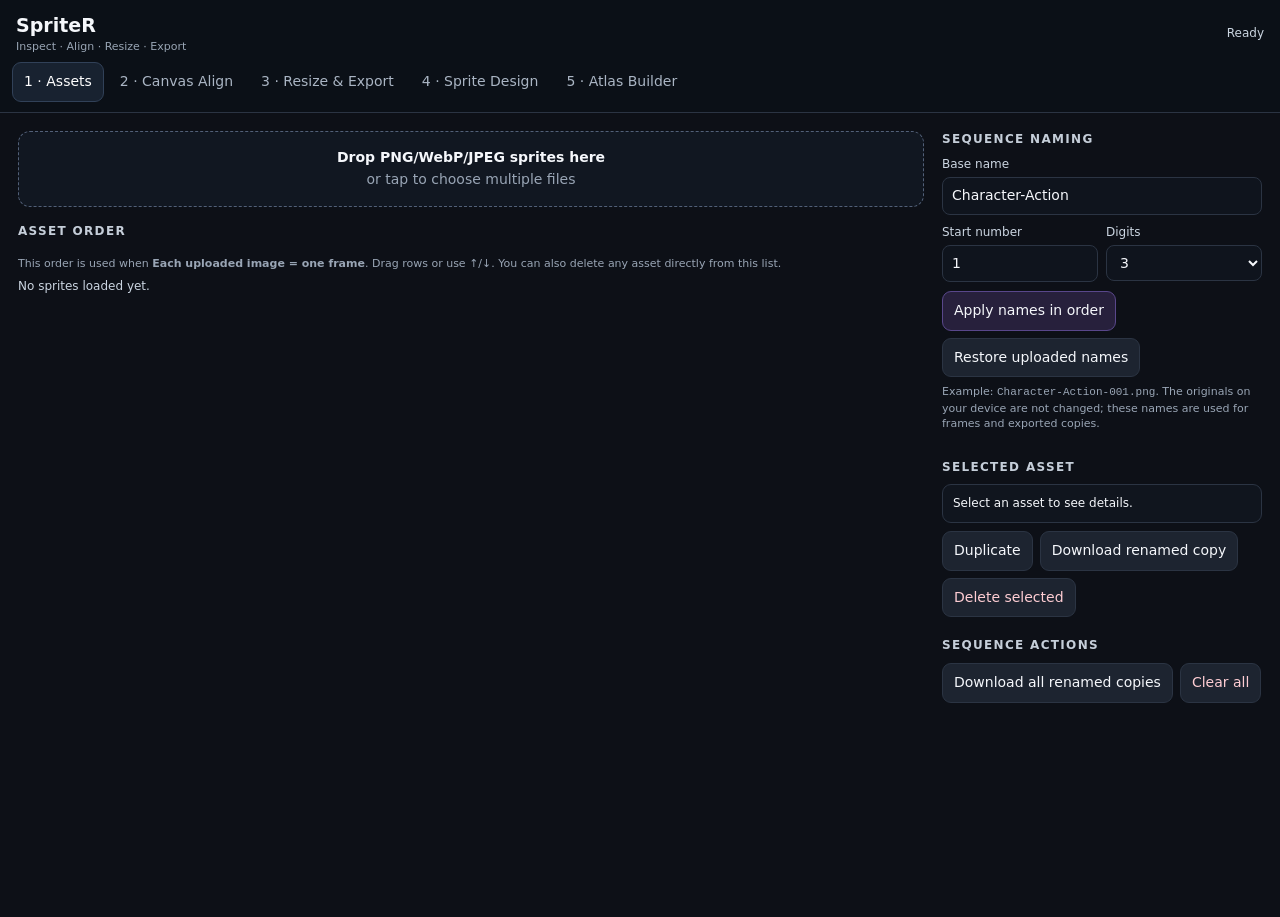
==== app.html @ b6da3f47 "Keep Canvas Align preview visible on phones" ====
<!doctype html>
<html lang="en">
<head>
<meta charset="utf-8" />
<meta name="viewport" content="width=device-width,initial-scale=1,viewport-fit=cover,maximum-scale=1" />
<title>SpriteR</title>
<link rel="stylesheet" href="app.css?v=5" />
</head>
<body>
<div class="app">
<div class="safe-top" aria-hidden="true"></div>
<header class="apphead"><div class="brandrow"><div class="brand"><h1>SpriteR</h1><div class="sub">Inspect · Align · Resize · Export</div></div><div class="status" id="globalStatus">Ready</div></div><nav class="tabs"><button class="tabbtn active" data-tab="assetsTab">1 · Assets</button><button class="tabbtn" data-tab="alignTab">2 · Canvas Align</button><button class="tabbtn" data-tab="resizeTab">3 · Resize & Export</button><button class="tabbtn" data-tab="designTab">4 · Sprite Design</button><button class="tabbtn" data-tab="atlasTab">5 · Atlas Builder</button></nav></header>
<section class="tabpanel active" id="assetsTab"><div class="assetgrid"><div><div class="drop" id="drop"><strong>Drop PNG/WebP/JPEG sprites here</strong>or tap to choose multiple files<input id="files" type="file" accept="image/png,image/webp,image/jpeg" multiple hidden></div><div class="section" style="margin-top:16px"><h2>Asset order</h2><div class="note">This order is used when <b>Each uploaded image = one frame</b>. Drag rows or use ↑/↓. You can also delete any asset directly from this list.</div><div id="assets" class="asset-list"><div class="status">No sprites loaded yet.</div></div></div></div><aside><div class="section"><h2>Sequence naming</h2><div class="field"><label>Base name</label><input id="renameBase" type="text" value="Character-Action"></div><div class="row"><div class="field"><label>Start number</label><input id="renameStart" type="number" min="0" value="1"></div><div class="field"><label>Digits</label><select id="renameDigits"><option>2</option><option selected>3</option><option>4</option></select></div></div><div class="btnrow"><button class="secondary" id="applyRename">Apply names in order</button><button id="restoreNames">Restore uploaded names</button></div><div class="note">Example: <code>Character-Action-001.png</code>. The originals on your device are not changed; these names are used for frames and exported copies.</div></div><div class="section"><h2>Selected asset</h2><div class="summary" id="selectedInfo">Select an asset to see details.</div><div class="btnrow" style="margin-top:8px"><button id="duplicateSelected">Duplicate</button><button id="downloadSelected">Download renamed copy</button><button class="danger" id="removeSelected">Delete selected</button></div></div><div class="section"><h2>Sequence actions</h2><div class="btnrow"><button id="downloadAll">Download all renamed copies</button><button id="clearAll" class="danger">Clear all</button></div></div></aside></div></section>
<section class="tabpanel" id="designTab"><div class="workspace"><aside class="side"><div class="section"><h2>Frame source</h2><div class="field"><label>Mode</label><select id="mode"><option value="files">Each uploaded image = one frame</option><option value="sheet">Slice selected sprite sheet</option></select></div><div id="sheetControls" style="display:none"><div class="row"><div class="field"><label>Frame width <small>px</small></label><input id="fw" type="number" min="1" value="64"></div><div class="field"><label>Frame height <small>px</small></label><input id="fh" type="number" min="1" value="64"></div></div><div class="row"><div class="field"><label>Margin <small>px</small></label><input id="margin" type="number" min="0" value="0"></div><div class="field"><label>Spacing <small>px</small></label><input id="spacing" type="number" min="0" value="0"></div></div><button id="guess">Guess frame size</button><div class="note">Important: if artwork spills outside each sheet cell, no atlas builder can recover those overflow pixels. For big sword slashes or effects, use larger cells or upload each frame as a separate image.</div></div></div><div class="section"><h2>Master canvas</h2><div class="row"><div class="field"><label>Logical width <small>px</small></label><input id="canvasW" type="number" min="1" value="0"></div><div class="field"><label>Logical height <small>px</small></label><input id="canvasH" type="number" min="1" value="0"></div></div><div class="btnrow"><button id="setCanvasMax">Use max frame size</button><button id="centerRoot">Root at bottom centre</button></div><div class="note">This is the shared animation space for every frame. The preview and atlas JSON both use this logical canvas.</div></div><div class="section"><h2>Root / pivot marker</h2><div class="row"><div class="field"><label>Root X <small>px</small></label><input id="rootX" type="number" value="0"></div><div class="field"><label>Root Y <small>px</small></label><input id="rootY" type="number" value="0"></div></div><label class="check"><input id="showRoot" type="checkbox" checked> Show root marker on preview</label><div class="note">Set this to the feet/ground point that should stay consistent across the animation. The atlas JSON exports this as a pivot value.</div></div><div class="section"><h2>Current frame alignment</h2><div class="row"><div class="field"><label>Offset X <small>px</small></label><input id="offsetX" type="number" value="0"></div><div class="field"><label>Offset Y <small>px</small></label><input id="offsetY" type="number" value="0"></div></div><div class="note">Move the current frame inside the master canvas so the feet line up with the root marker. This offset is saved per frame.</div></div><div class="section"><h2>Animation test</h2><div class="field"><label>Frame rate <small><span id="fpsLabel">12</span> FPS</small></label><input id="fps" type="range" min="1" max="30" value="12"></div><label class="check"><input id="pixel" type="checkbox" checked> Pixel-perfect / nearest-neighbour</label><label class="check"><input id="pingpong" type="checkbox"> Ping-pong playback</label><div class="btnrow"><button class="primary" id="play">▶ Play</button><button id="prev">◀</button><button id="next">▶</button></div></div><div class="section"><h2>Preview navigation</h2><div class="field"><label>Zoom <small><span id="zoomLabel">100%</span></small></label><input id="previewZoom" type="range" min="1" max="1000" step="1" value="100"></div><div class="btnrow"><button id="fitPreview">Fit frame</button><button id="actualPreview">100%</button><button id="resetPreviewPan">Center</button></div><div class="note">Use the grey button inside the preview itself to lock or unlock dragging and pinch zoom.</div></div><div class="section"><h2>Measurements</h2><div class="summary" id="measurements">Load a sprite to see dimensions and frame counts.</div></div></aside><main class="content"><div class="topbar"><div class="metrics" id="metrics"></div><div class="status" id="designStatus">Ready</div></div><div class="stagewrap"><div class="viewport" id="previewViewport"><div class="canvaslayer" id="previewLayer"><canvas id="preview"></canvas></div><div class="hud" id="hud">Frame —</div><button class="panhint" id="previewHint" type="button">Navigation locked</button></div></div><div class="timeline"><div class="btnrow"><button id="first">|◀</button><button id="last">▶|</button><span class="status" id="frameText">No frames</span></div><div class="note">Drag thumbnails to change sequence order. In uploaded-frame mode this also changes the Assets order and atlas order.</div><div class="thumbs" id="thumbs"></div></div></main></div></section>
<section class="tabpanel" id="atlasTab"><div class="atlaslayout"><aside class="atlascontrols"><div class="section"><h2>Atlas layout</h2><div class="field"><label>Frames per row</label><input id="framesPerRow" type="number" min="1" max="64" value="8"></div><div class="field"><label>Export resolution</label><select id="resolution"><option value="1">1× (original)</option><option value="0.75">0.75×</option><option value="0.5">0.5×</option><option value="0.25">0.25×</option><option value="2">2× (upscale)</option></select></div><div class="row"><div class="field"><label>Padding <small>px</small></label><input id="padding" type="number" min="0" max="64" value="2"></div><div class="field"><label>Outer margin <small>px</small></label><input id="atlasMargin" type="number" min="0" max="64" value="2"></div></div><label class="check"><input id="trimAtlas" type="checkbox" checked> Trim transparent bounds and preserve logical canvas</label><label class="check"><input id="power2" type="checkbox"> Round atlas to power-of-two</label><button class="secondary" id="build">Build / refresh atlas</button><div class="note">Recommended: use trimmed PNG + JSON atlas for Phaser. This keeps one consistent character coordinate system while allowing large sword/effect frames to take different physical sizes.</div></div><div class="section"><h2>Atlas preview</h2><div class="field"><label>Zoom <small><span id="atlasZoomLabel">100%</span></small></label><input id="atlasZoom" type="range" min="0.1" max="800" step="0.1" value="100"></div><div class="btnrow"><button id="fitAtlas">Fit atlas</button><button id="actualAtlas">100%</button><button id="resetAtlasPan">Center</button></div><div class="note">Use the grey button inside the atlas preview itself to lock or unlock dragging and pinch zoom.</div></div><div class="section"><h2>Export</h2><div class="field"><label>Base filename</label><input id="baseName" type="text" value="sprite-atlas"></div><div class="btnrow"><button class="primary" id="savePng" disabled>Download PNG</button><button class="primary" id="saveJson" disabled>Download JSON</button></div></div><div class="section"><h2>Atlas info</h2><div class="summary" id="atlasInfo">Build an atlas to see dimensions.</div></div></aside><main class="atlasmain"><div class="topbar"><div class="metrics" id="atlasMetrics"></div><div class="status" id="atlasStatus">Not built</div></div><div class="atlasviewwrap"><div class="atlasviewport" id="atlasViewport"><div class="atlaslayer" id="atlasLayer"></div><div class="atlasempty" id="atlasEmpty">Build an atlas to preview it.</div><button class="panhint" id="atlasHint" type="button">Navigation locked</button></div></div></main></div></section>

<section class="tabpanel" id="alignTab">
  <div class="alignlayout">
    <aside class="aligncontrols">
      <div class="section">
        <h2>Reference + target</h2>
        <div class="field"><label>Fixed reference</label><select id="alignReference"></select></div>
        <div class="field"><label>Movable target</label><select id="alignTarget"></select></div>
        <div class="note">The reference never moves. The target is scaled and shifted around the shared canvas centre. This mirrors the way Phaser places a sprite with a 0.5 / 0.5 origin.</div>
      </div>

      <div class="section">
        <h2>Transform</h2>
        <div class="row">
          <div class="field"><label>Shift X <small>px</small></label><input id="alignX" type="number" step="0.25" value="0"></div>
          <div class="field"><label>Shift Y <small>px</small></label><input id="alignY" type="number" step="0.25" value="0"></div>
        </div>
        <div class="row">
          <div class="field"><label>Scale X <small>%</small></label><input id="alignScaleX" type="number" min="1" max="500" step="0.05" value="100"></div>
          <div class="field"><label>Scale Y <small>%</small></label><input id="alignScaleY" type="number" min="1" max="500" step="0.05" value="100"></div>
        </div>
        <label class="check"><input id="alignLockAspect" type="checkbox" checked> Lock X/Y scale together</label>
        <div class="btnrow"><button id="alignReset">Reset transform</button><button id="alignCentre">Centre target</button></div>
        <div class="summary" id="alignTransformSummary" style="margin-top:9px">Choose a reference and target asset.</div>
      </div>

      <div class="section">
        <h2>Nudge</h2>
        <div class="field"><label>Button step <small>px</small></label>
          <select id="alignNudge"><option value="0.25">0.25</option><option value="1" selected>1</option><option value="5">5</option><option value="10">10</option></select>
        </div>
        <div class="align-nudge">
          <span></span><button id="alignUp">↑</button><span></span>
          <button id="alignLeft">←</button><button id="alignDown">↓</button><button id="alignRight">→</button>
        </div>
        <div class="note">You can also drag the target directly. Keyboard arrows nudge 1px, Shift + arrows = 10px, Option/Alt + arrows = 0.25px.</div>
      </div>

      <div class="section">
        <h2>Two-point auto align</h2>
        <div class="btnrow align-point-buttons">
          <button data-align-pick="refA">Set Ref A</button>
          <button data-align-pick="refB">Set Ref B</button>
          <button data-align-pick="targetA">Set Target A</button>
          <button data-align-pick="targetB">Set Target B</button>
        </div>
        <div class="btnrow" style="margin-top:8px"><button class="primary" id="alignMatchPoints">Match two points</button><button id="alignClearPoints">Clear points</button></div>
        <div class="note">For cars: use rear and front wheel centres. For characters: feet + head, or two shoulder/hip landmarks. The tool calculates scale and translation, then you can fine-tune manually.</div>
        <div class="summary" id="alignPointInfo">Reference A: —<br>Reference B: —<br>Target A: —<br>Target B: —</div>
      </div>

      <div class="section">
        <h2>Preview</h2>
        <div class="field"><label>Reference opacity <small><span id="alignRefOpacityLabel"></span></small></label><input id="alignRefOpacity" type="range" min="0" max="100" value="55"></div>
        <div class="field"><label>Target opacity</label><input id="alignTargetOpacity" type="range" min="0" max="100" value="75"></div>
        <div class="field"><label>Blend mode</label><select id="alignBlend"><option value="source-over">Normal</option><option value="difference">Difference</option><option value="multiply">Multiply</option><option value="screen">Screen</option></select></div>
        <label class="check"><input id="alignShowLinked" type="checkbox" checked> Show linked layers in preview</label>
        <div class="note">Preview stacking follows the exact asset order from Tab 1. Drag assets there to change which layer appears on top.</div>
        <label class="check"><input id="alignBackgroundEnabled" type="checkbox"> Solid preview background</label>
        <div class="field"><label>Background colour</label><input id="alignBackgroundColor" type="color" value="#ff00ff"></div>
        <label class="check"><input id="alignPixel" type="checkbox"> Nearest-neighbour scaling</label>
        <div class="field"><label>Preview zoom <small><span id="alignZoomLabel">100%</span></small></label><input id="alignZoom" type="range" min="5" max="800" step="1" value="100"></div>
        <div class="btnrow"><button id="alignFit">Fit canvas</button><button id="alignActual">100%</button><button id="alignResetView">Reset view</button></div>
      </div>

      <div class="section">
        <h2>Touch up target</h2>
        <div class="btnrow touch-tools">
          <button class="toolbtn active" data-touch-tool="move">Move</button>
          <button class="toolbtn" data-touch-tool="hand">Pan preview</button>
          <button class="toolbtn" data-touch-tool="picker">Colour picker</button>
          <button class="toolbtn" data-touch-tool="brush">Brush</button>
          <button class="toolbtn" data-touch-tool="eraser">Eraser</button>
        </div>
        <div class="field" style="margin-top:9px"><label>Brush colour</label><input id="alignBrushColor" type="color" value="#ffffff"></div>
        <div class="field"><label>Brush size <small><span id="alignBrushSizeLabel">8px</span></small></label><input id="alignBrushSize" type="range" min="1" max="80" step="1" value="8"></div>
        <div class="btnrow"><button id="alignUndoTouch">Undo stroke</button><button id="alignClearTouch">Discard target touch-ups</button></div>
        <div class="note">Pan preview moves your view without shifting any sprites. On a Mac, hold Space and drag temporarily; use the scroll wheel or trackpad to zoom around the pointer. On touch, pinch to zoom and use Pan preview to drag. Picker, brush and eraser affect only the target; exports include touch-ups.</div>
      </div>

      <div class="section">
        <h2>Linked exports</h2>
        <div class="note">Select any sibling PNGs that should receive exactly the same transform. This is ideal for <b>paint + details</b> pairs: align one visually, then export both identically.</div>
        <div id="alignLinked" class="align-linked-list"></div>
      </div>

      <div class="section">
        <h2>Export</h2>
        <div class="field"><label>Filename suffix</label><input id="alignSuffix" type="text" value="_aligned"></div>
        <div class="btnrow"><button class="primary" id="alignExportPrimary">Download target PNG</button><button class="primary" id="alignExportGroup">Download target + linked</button><button id="alignExportJson">Download transform JSON</button></div>
        <div class="note">Every exported PNG is written onto the <b>exact reference canvas dimensions</b> with transparent background. The reference artwork itself is never baked into the export.</div>
        <h2 style="margin-top:16px">Iterate without re-importing</h2>
        <div class="btnrow"><button id="alignOverwritePrimary">Save over original target</button><button id="alignOverwriteGroup">Save over original target + linked</button><button id="alignReloadOriginals">Reload uploaded originals</button></div>
        <div class="confirmbar" id="alignOverwriteConfirm" hidden><span id="alignOverwriteConfirmText"></span><div class="btnrow"><button class="danger" id="alignOverwriteConfirmBtn">Confirm overwrite</button><button id="alignOverwriteCancel">Cancel</button></div></div>
        <div class="note">When supported, choose the original PNG (or its folder for a batch) and confirm the replacement in the file picker. Other browsers download PNGs with the original names; replace the files yourself. SpriteR also updates its loaded copies for the next tweak.</div>
      </div>
    </aside>

    <main class="alignmain">
      <div class="topbar"><div class="metrics" id="alignMetrics"></div><div class="status" id="alignStatus">Load two assets, then align the target.</div></div>
      <div class="align-view-tools" aria-label="Canvas preview controls">
        <div class="align-tool-modes">
          <button class="toolbtn active" data-touch-tool="move">Move</button>
          <button class="toolbtn" data-touch-tool="hand">Pan</button>
          <button class="toolbtn" data-touch-tool="picker">Picker</button>
          <button class="toolbtn" data-touch-tool="brush">Brush</button>
          <button class="toolbtn" data-touch-tool="eraser">Eraser</button>
        </div>
        <div class="align-tool-nav">
          <span class="align-tool-label">Nudge</span>
          <button id="alignQuickLeft" aria-label="Nudge target left">←</button>
          <button id="alignQuickUp" aria-label="Nudge target up">↑</button>
          <button id="alignQuickDown" aria-label="Nudge target down">↓</button>
          <button id="alignQuickRight" aria-label="Nudge target right">→</button>
          <span class="align-tool-divider" aria-hidden="true"></span>
          <button id="alignZoomOut" aria-label="Zoom out">−</button>
          <span id="alignToolbarZoom" aria-live="polite">100%</span>
          <button id="alignZoomIn" aria-label="Zoom in">+</button>
          <button id="alignToolbarFit">Fit</button>
        </div>
      </div>
      <div class="alignviewwrap">
        <div class="alignviewport" id="alignViewport">
          <canvas id="alignCanvas"></canvas>
          <div class="align-help" id="alignHelp">Drag target to align · Pan preview to inspect without moving artwork · pinch or scroll to zoom</div>
        </div>
      </div>
    </main>
  </div>
</section>

<section class="tabpanel" id="resizeTab">
  <div class="resizelayout">
    <aside class="resizecontrols">
      <div class="section">
        <h2>Car canvas resize</h2>
        <div class="note">This scales the <b>entire transparent canvas and artwork together</b>. Nothing is cropped, trimmed, moved or renamed, so matching paint and detail layers stay registered.</div>
        <div class="field"><label>Target width <small>px</small></label><input id="resizeWidth" type="number" min="1" max="4096" value="1200"></div>
        <label class="check"><input id="resizeOnlyReduce" type="checkbox" checked> Reduce only — never enlarge smaller files</label>
        <div class="field"><label>Resampling</label><select id="resizeFilter"><option value="smooth" selected>High quality — clean anime line art</option><option value="pixel">Nearest neighbour — true pixel art</option></select></div>
        <div class="note">Recommended for the new Tokyo SHIFT car layers: <b>1200px wide</b> with High quality selected.</div>
      </div>

      <div class="section">
        <h2>Overlay check</h2>
        <div class="field"><label>Bottom layer</label><select id="resizeBottom"></select></div>
        <div class="field"><label>Top layer</label><select id="resizeTop"></select></div>
        <div class="field"><label>Top opacity <small><span id="resizeOpacityLabel">65%</span></small></label><input id="resizeOpacity" type="range" min="0" max="100" value="65"></div>
        <div class="field"><label>Blend mode</label><select id="resizeBlend"><option value="source-over">Normal overlay</option><option value="difference">Difference — reveal mismatch</option><option value="multiply">Multiply</option></select></div>
        <div class="note">Choose the paint and details files from the same version. Their edges should remain perfectly registered before and after export.</div>
      </div>

      <div class="section">
        <h2>Export</h2>
        <div class="btnrow"><button class="primary" id="resizeDownloadSelected">Download selected PNG</button><button class="primary" id="resizeDownloadZip">Download all as ZIP</button></div>
        <h2 style="margin-top:16px">Iterate without re-importing</h2>
        <div class="btnrow"><button id="resizeOverwriteSelected">Save over original selected</button><button id="resizeOverwriteAll">Save over all originals</button><button id="resizeReloadOriginals">Reload uploaded originals</button></div>
        <div class="confirmbar" id="resizeOverwriteConfirm" hidden><span id="resizeOverwriteConfirmText"></span><div class="btnrow"><button class="danger" id="resizeOverwriteConfirmBtn">Confirm overwrite</button><button id="resizeOverwriteCancel">Cancel</button></div></div>
        <div class="note">When supported, choose the original PNG (or its folder for a batch) to replace it. Other browsers download PNGs for you to replace manually. The loaded copies update after export so you can keep tweaking.</div>
      </div>

      <div class="section">
        <h2>Batch summary</h2>
        <div class="summary" id="resizeSummary">Load your PNG layers in the Assets tab first.</div>
      </div>
    </aside>

    <main class="resizemain">
      <div class="topbar"><div class="metrics" id="resizeMetrics"></div><div class="status" id="resizeStatus">Load assets, then open this tab.</div></div>
      <div class="resizeviewwrap">
        <div class="resizeviewport">
          <canvas id="resizeCanvas"></canvas>
          <div class="resize-help">Transparent checkerboard · exact resized canvas preview</div>
        </div>
      </div>
      <div class="resize-file-list" id="resizeFiles"></div>
    </main>
  </div>
</section>
</div>
<script src="app-core.js?v=6"></script>
<script src="app-atlas.js?v=2"></script>
<script src="app-align.js?v=5"></script>
<script src="app-resize.js?v=3"></script>
</body>
</html>
---- app.css ----
:root{--bg:#0d1017;--panel:#151a24;--panel2:#1d2430;--panel3:#10151e;--line:#2b3443;--text:#f5f7fb;--muted:#99a5b5;--accent:#7dd3fc;--accent2:#a78bfa;--danger:#fb7185;--ok:#86efac}
*{box-sizing:border-box;min-width:0}html,body{margin:0;width:100%;max-width:100%;min-height:100%;overflow-x:hidden;background:var(--bg);color:var(--text);font:14px/1.4 ui-sans-serif,system-ui,-apple-system,BlinkMacSystemFont,"Segoe UI",sans-serif}body{overscroll-behavior-x:none}button,input,select{font:inherit;max-width:100%}button{border:1px solid var(--line);background:var(--panel2);color:var(--text);padding:9px 11px;border-radius:9px;cursor:pointer}button:hover{border-color:#526078}button:disabled{opacity:.45;cursor:not-allowed}.primary{background:#173042;border-color:#2f6682}.secondary{background:#27203c;border-color:#59478b}.danger{color:#fecdd3}.small{padding:6px 8px;font-size:12px}.navtoggle.on{background:#173042;border-color:#38bdf8;color:#fff}.app{width:100%;max-width:100vw;min-height:100dvh;display:flex;flex-direction:column;overflow-x:hidden}.safe-top{height:env(safe-area-inset-top,0px);min-height:0;background:#000;flex:none}.apphead{position:sticky;top:0;z-index:20;background:#0c1118f4;backdrop-filter:blur(12px);border-bottom:1px solid var(--line);max-width:100vw}.brandrow{display:flex;align-items:center;justify-content:space-between;gap:12px;padding:12px 16px 8px}.brand h1{font-size:19px;margin:0}.brand .sub{font-size:11px;color:var(--muted)}.tabs{display:flex;gap:4px;padding:0 12px 10px;overflow-x:auto;overflow-y:hidden;max-width:100%;scrollbar-width:none}.tabs::-webkit-scrollbar{display:none}.tabbtn{white-space:nowrap;background:transparent;border-color:transparent;color:#aab5c4;flex:0 0 auto}.tabbtn.active{background:#182230;color:#fff;border-color:#314158}.tabpanel{display:none;min-height:calc(100dvh - 96px);max-width:100%}.tabpanel.active{display:block}.workspace{display:grid;grid-template-columns:340px minmax(0,1fr);min-height:calc(100dvh - 96px);max-width:100%}.side{border-right:1px solid var(--line);background:var(--panel);padding:18px;overflow:auto}.content{min-width:0;max-width:100%;display:flex;flex-direction:column}.section{margin:0 0 20px}.section h2{font-size:12px;text-transform:uppercase;letter-spacing:.11em;color:#c5ced9;margin:0 0 9px}.note{font-size:11px;color:var(--muted);padding:7px 0}.summary{background:var(--panel3);border:1px solid var(--line);padding:10px;border-radius:9px;font-size:12px;overflow-wrap:anywhere}.status{color:#cbd5e1;font-size:12px}.drop{border:1px dashed #526078;border-radius:12px;padding:16px;text-align:center;color:var(--muted);cursor:pointer;background:#111721}.drop.drag{border-color:var(--accent);background:#12202b}.drop strong{display:block;color:var(--text);margin-bottom:3px}.row{display:grid;grid-template-columns:1fr 1fr;gap:8px}.field{margin-bottom:9px}.field label{display:flex;justify-content:space-between;gap:8px;color:#cbd5e1;font-size:12px;margin-bottom:4px}.field small{color:var(--muted)}input[type=number],select,input[type=text]{width:100%;background:#0f141d;border:1px solid var(--line);color:var(--text);border-radius:8px;padding:8px 9px}input[type=color]{width:100%;height:38px;background:#0f141d;border:1px solid var(--line);border-radius:8px;padding:3px}input[type=range]{width:100%}.check{display:flex;gap:8px;align-items:center;margin:8px 0;color:#d5dce6}.btnrow{display:flex;gap:7px;flex-wrap:wrap}.topbar{padding:10px 14px;border-bottom:1px solid var(--line);background:var(--panel3);display:flex;gap:12px;align-items:center;justify-content:space-between;flex-wrap:wrap}.metrics{display:flex;gap:14px;flex-wrap:wrap}.metric b{font-size:12px}.metric span{font-size:11px;color:var(--muted);display:block}.assetgrid{padding:18px;display:grid;grid-template-columns:minmax(0,1fr) 320px;gap:18px;max-width:100%}.asset-list{display:flex;flex-direction:column;gap:8px}.asset{display:grid;grid-template-columns:34px 58px minmax(0,1fr) auto;gap:9px;align-items:center;padding:8px;border:1px solid var(--line);border-radius:10px;background:#10151e;max-width:100%}.asset.active{border-color:var(--accent);background:#12202b}.draghandle{cursor:grab;color:#6f7d90;text-align:center;font-size:18px;touch-action:none}.assetthumb{width:58px;height:58px;border-radius:8px;display:grid;place-items:center;background:#0b1017;border:1px solid #27303d;overflow:hidden}.assetthumb img{max-width:100%;max-height:100%;image-rendering:pixelated}.assetmain{min-width:0;overflow:hidden}.assetname{white-space:nowrap;overflow:hidden;text-overflow:ellipsis}.assetmeta{font-size:11px;color:var(--muted)}.assetactions{display:flex;gap:4px;flex-wrap:wrap;justify-content:flex-end}.orderbadge{font-size:11px;color:#d5dce6;background:#242c39;border:1px solid #344054;border-radius:7px;padding:3px 6px}.asset.dragging,.thumb.dragging{opacity:.45}.asset.drop-target,.thumb.drop-target{outline:2px solid var(--accent2)}.stagewrap{flex:1;min-height:460px;padding:18px;display:grid;place-items:stretch;max-width:100%}.viewport{position:relative;overflow:hidden;border:1px solid var(--line);border-radius:16px;background-color:#0c1118;background-image:linear-gradient(45deg,#18202b 25%,transparent 25%),linear-gradient(-45deg,#18202b 25%,transparent 25%),linear-gradient(45deg,transparent 75%,#18202b 75%),linear-gradient(-45deg,transparent 75%,#18202b 75%);background-size:24px 24px;background-position:0 0,0 12px,12px -12px,-12px 0;touch-action:pan-y;min-height:420px;max-width:100%}.viewport.nav-enabled,.atlasviewport.nav-enabled{touch-action:none}.canvaslayer{position:absolute;left:50%;top:50%;transform-origin:center center;will-change:transform}.viewport canvas{display:block;image-rendering:pixelated}.hud{position:absolute;left:10px;bottom:10px;background:#090d13dd;border:1px solid #27303d;border-radius:8px;padding:6px 8px;color:#dbe5f0;font-size:11px;pointer-events:none}.panhint{position:absolute;right:10px;bottom:10px;background:#090d13bb;border:1px solid #27303d;border-radius:8px;padding:6px 8px;color:#99a5b5;font-size:11px;pointer-events:auto;cursor:pointer}.panhint.on{background:#173042;border-color:#38bdf8;color:#fff}.timeline{padding:12px 16px;border-top:1px solid var(--line);background:#10151e;max-width:100%;overflow:hidden}.thumbs{display:flex;gap:6px;overflow-x:auto;overflow-y:hidden;padding:6px 0 2px;max-width:100%;touch-action:pan-x}.thumb{width:58px;height:58px;flex:0 0 auto;border:1px solid var(--line);border-radius:7px;display:grid;place-items:center;background:#0d121a;cursor:grab;overflow:hidden;position:relative}.thumb.active{outline:2px solid var(--accent)}.thumb canvas{max-width:100%;max-height:100%;image-rendering:pixelated;pointer-events:none}.thumb .tn{position:absolute;left:2px;top:2px;background:#090d13cc;border-radius:4px;padding:1px 3px;font-size:9px;color:#cbd5e1;pointer-events:none}.atlaslayout{display:grid;grid-template-columns:340px minmax(0,1fr);min-height:calc(100dvh - 96px);max-width:100%}.atlascontrols{background:var(--panel);border-right:1px solid var(--line);padding:18px;overflow:auto}.atlasmain{min-width:0;max-width:100%;display:flex;flex-direction:column}.atlasviewwrap{flex:1;padding:18px;min-height:520px;max-width:100%}.atlasviewport{position:relative;overflow:hidden;border:1px solid var(--line);border-radius:14px;background:#0e131c;min-height:480px;touch-action:pan-y;max-width:100%}.atlaslayer{position:absolute;left:50%;top:50%;transform-origin:center center;will-change:transform}.atlaslayer canvas{display:block;image-rendering:pixelated}.atlasempty{position:absolute;inset:0;display:grid;place-items:center;color:var(--muted);padding:20px;text-align:center}
@media(max-width:980px){.workspace,.atlaslayout{grid-template-columns:1fr}.side,.atlascontrols{border-right:0;border-bottom:1px solid var(--line)}.assetgrid{grid-template-columns:1fr}.stagewrap{min-height:60vh}.viewport{min-height:52vh}.atlasviewport{min-height:52vh}}
@media(max-width:620px){.safe-top{min-height:env(safe-area-inset-top,0px)}.brandrow{padding-inline:12px}.brandrow>.status{display:none}.workspace,.atlaslayout{display:block;width:100%}.side,.atlascontrols{padding:14px;width:100%}.assetgrid{padding:12px;width:100%}.asset{grid-template-columns:24px 46px minmax(0,1fr);width:100%}.assetthumb{width:46px;height:46px}.assetactions{grid-column:2/-1;justify-content:flex-start}.row{grid-template-columns:1fr}.stagewrap,.atlasviewwrap{padding:10px;width:100%}.viewport,.atlasviewport{min-height:54vh;border-radius:10px;width:100%}.topbar{padding:9px 10px}.timeline{padding-inline:10px}.tabs{padding-inline:8px}.tabbtn{padding-inline:9px}.panhint{font-size:10px;max-width:54%;text-align:right}.btnrow button{max-width:100%}}

/* Canvas Align */
.alignlayout{display:grid;grid-template-columns:360px minmax(0,1fr);min-height:calc(100dvh - 96px);max-width:100%}
.aligncontrols{background:var(--panel);border-right:1px solid var(--line);padding:18px;overflow:auto}
.alignmain{min-width:0;max-width:100%;display:flex;flex-direction:column}
.alignviewwrap{flex:1;padding:18px;min-height:560px;max-width:100%}
.alignviewport{position:relative;overflow:hidden;border:1px solid var(--line);border-radius:14px;min-height:520px;max-width:100%;touch-action:none;background-color:#0c1118;background-image:linear-gradient(45deg,#18202b 25%,transparent 25%),linear-gradient(-45deg,#18202b 25%,transparent 25%),linear-gradient(45deg,transparent 75%,#18202b 75%),linear-gradient(-45deg,transparent 75%,#18202b 75%);background-size:24px 24px;background-position:0 0,0 12px,12px -12px,-12px 0}
.alignviewport canvas{position:absolute;left:50%;top:50%;transform:translate(-50%,-50%);display:block;max-width:none;max-height:none;touch-action:none;cursor:grab;box-shadow:0 0 0 1px #334155;background:transparent}
.alignviewport.pan-mode,.alignviewport.pan-mode canvas{cursor:grab}.alignviewport.pan-mode:active,.alignviewport.pan-mode canvas:active{cursor:grabbing}.alignviewport.paint-mode canvas{cursor:crosshair}
.align-help{position:absolute;left:12px;bottom:12px;max-width:calc(100% - 24px);background:#090d13dd;border:1px solid #27303d;border-radius:8px;padding:7px 9px;color:#aab5c4;font-size:11px;pointer-events:none}
.align-view-tools{display:flex;align-items:center;gap:10px;flex-wrap:wrap;padding:8px 14px;background:var(--panel3);border-bottom:1px solid var(--line)}
.align-tool-modes,.align-tool-nav{display:flex;align-items:center;gap:5px;min-width:0}
.align-view-tools button{padding:6px 9px;flex:none}.align-view-tools #alignToolbarZoom{min-width:45px;text-align:center;color:#cbd5e1;font-size:12px}.align-tool-label{color:var(--muted);font-size:11px}.align-tool-divider{height:24px;border-left:1px solid var(--line);margin:0 3px}
.align-nudge{display:grid;grid-template-columns:44px 44px 44px;gap:6px;width:max-content;margin:4px auto 8px}
.align-nudge button{width:44px;height:40px;padding:0;font-size:18px}
.align-point-buttons button.active{background:#4b1730;border-color:#fb7185;color:#fff}
.align-linked-list{display:flex;flex-direction:column;gap:5px;max-height:210px;overflow:auto}
.align-linked-item{display:grid;grid-template-columns:auto minmax(0,1fr) auto;gap:7px;align-items:center;padding:7px 8px;border:1px solid var(--line);border-radius:8px;background:#10151e}
.align-linked-item span{white-space:nowrap;overflow:hidden;text-overflow:ellipsis}
.align-linked-item small{color:var(--muted)}
#alignPointInfo code,#alignTransformSummary code{color:#c4b5fd}
@media(max-width:980px){.alignlayout{grid-template-columns:1fr}.aligncontrols{border-right:0;border-bottom:1px solid var(--line)}.alignviewwrap{min-height:65vh}.alignviewport{min-height:60vh}}
@media(max-width:620px){.aligncontrols{padding:14px}.alignviewwrap{padding:10px;width:100%}.alignviewport{min-height:58vh;border-radius:10px}}

/* Keep the artwork in view while working through the controls on a phone. */
@media(max-width:700px) and (orientation:portrait){
  .alignlayout{display:flex;flex-direction:column;min-height:0}
  .alignmain{order:-1;position:sticky;top:var(--spriter-head-height,92px);z-index:10;background:var(--bg);box-shadow:0 8px 20px #0009}
  .alignmain>.topbar{display:none}
  .aligncontrols{order:1;border:0;overflow:visible;padding:14px;padding-bottom:calc(20px + env(safe-area-inset-bottom,0px))}
  .alignviewwrap{flex:none;height:clamp(190px,32dvh,330px);min-height:0;padding:7px}
  .alignviewport{height:100%;min-height:0;border-radius:10px}
  .align-view-tools{display:block;padding:5px 7px}
  .align-tool-modes,.align-tool-nav{width:100%;overflow-x:auto;scrollbar-width:none;white-space:nowrap;padding:2px 0}
  .align-tool-modes::-webkit-scrollbar,.align-tool-nav::-webkit-scrollbar{display:none}
  .align-view-tools button{min-width:36px;min-height:36px;padding:6px 8px}
  .align-help{font-size:10px;left:6px;bottom:6px;padding:4px 6px;max-width:calc(100% - 12px)}
  .aligncontrols .section{scroll-margin-top:calc(var(--spriter-head-height,92px) + 32dvh + 100px)}
}

/* On a rotated phone, the controls scroll independently beside a fixed preview. */
@media(max-width:1000px) and (max-height:600px) and (orientation:landscape){
  .app.align-mode .brandrow{display:none}
  .alignlayout{display:grid;grid-template-columns:minmax(225px,38%) minmax(0,1fr);height:calc(100dvh - var(--spriter-head-height,48px) - env(safe-area-inset-top,0px));min-height:0;overflow:hidden}
  .aligncontrols{min-height:0;overflow-y:auto;overscroll-behavior:contain;border-right:1px solid var(--line);border-bottom:0;padding:10px}
  .alignmain{order:initial;position:relative;top:auto;height:100%;min-height:0;overflow:hidden;box-shadow:none}
  .alignmain>.topbar{display:none}
  .alignviewwrap{height:auto;flex:1;min-height:0;padding:7px}
  .alignviewport{height:100%;min-height:0;border-radius:9px}
  .align-view-tools{display:flex;flex-wrap:nowrap;overflow-x:auto;gap:8px;padding:5px 7px;scrollbar-width:none}
  .align-tool-modes,.align-tool-nav{flex:none}
  .align-view-tools button{min-height:34px;padding:5px 7px}
  .align-help{font-size:10px;padding:4px 6px;left:6px;bottom:6px}
}

/* Resize & Export */
.resizelayout{display:grid;grid-template-columns:360px minmax(0,1fr);min-height:calc(100dvh - 96px);max-width:100%}
.resizecontrols{background:var(--panel);border-right:1px solid var(--line);padding:18px;overflow:auto}
.resizemain{min-width:0;max-width:100%;display:flex;flex-direction:column}
.resizeviewwrap{flex:1;padding:18px;min-height:510px;max-width:100%}
.resizeviewport{position:relative;overflow:auto;border:1px solid var(--line);border-radius:14px;min-height:470px;max-width:100%;display:grid;place-items:center;background-color:#0c1118;background-image:linear-gradient(45deg,#18202b 25%,transparent 25%),linear-gradient(-45deg,#18202b 25%,transparent 25%),linear-gradient(45deg,transparent 75%,#18202b 75%),linear-gradient(-45deg,transparent 75%,#18202b 75%);background-size:24px 24px;background-position:0 0,0 12px,12px -12px,-12px 0}
.resizeviewport canvas{display:block;max-width:calc(100% - 28px);max-height:70vh;object-fit:contain;box-shadow:0 0 0 1px #334155;background:transparent}
.resize-help{position:absolute;left:10px;bottom:10px;background:#090d13dd;border:1px solid #27303d;border-radius:8px;padding:7px 9px;color:#aab5c4;font-size:11px;pointer-events:none}
.resize-file-list{border-top:1px solid var(--line);background:#10151e;padding:12px 16px;display:grid;gap:6px;max-height:210px;overflow:auto}
.resize-file{display:grid;grid-template-columns:minmax(0,1fr) auto;gap:10px;padding:7px 9px;border:1px solid var(--line);border-radius:8px;background:#0d121a;font-size:12px}
.resize-file b{overflow:hidden;text-overflow:ellipsis;white-space:nowrap}.resize-file span{color:var(--muted);white-space:nowrap}
@media(max-width:980px){.resizelayout{grid-template-columns:1fr}.resizecontrols{border-right:0;border-bottom:1px solid var(--line)}.resizeviewwrap{min-height:62vh}.resizeviewport{min-height:58vh}}
@media(max-width:620px){.resizecontrols{padding:14px}.resizeviewwrap{padding:10px;width:100%}.resizeviewport{min-height:56vh;border-radius:10px}.resize-file-list{padding:10px}.resize-file{grid-template-columns:1fr}.resize-file span{white-space:normal}}

.toolbtn.active{background:#173042;border-color:#38bdf8;color:#fff}
.confirmbar{margin-top:10px;padding:10px;border:1px solid #7f1d1d;border-radius:9px;background:#2a1117;display:grid;gap:8px;font-size:12px}
.confirmbar[hidden]{display:none}
.touch-tools .toolbtn{min-width:72px}
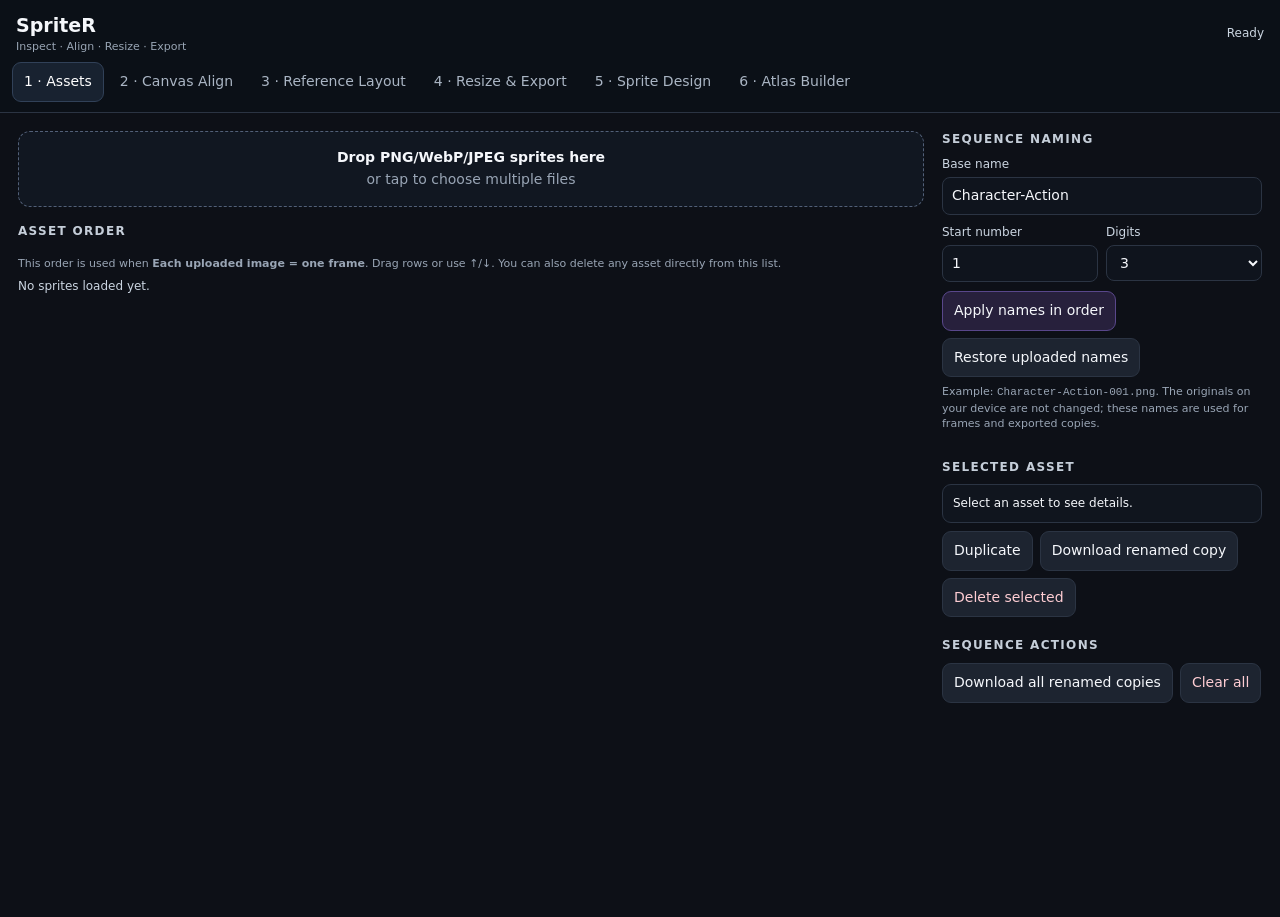
==== commit 48735c79: "Add SpriteR Reference Layout tab" ====
--- a/app.html
+++ b/app.html
@@ -4,12 +4,13 @@
 <meta charset="utf-8" />
 <meta name="viewport" content="width=device-width,initial-scale=1,viewport-fit=cover,maximum-scale=1" />
 <title>SpriteR</title>
-<link rel="stylesheet" href="app.css?v=5" />
+<link rel="stylesheet" href="app.css?v=6" />
+<link rel="stylesheet" href="app-reference.css?v=1" />
 </head>
 <body>
 <div class="app">
 <div class="safe-top" aria-hidden="true"></div>
-<header class="apphead"><div class="brandrow"><div class="brand"><h1>SpriteR</h1><div class="sub">Inspect · Align · Resize · Export</div></div><div class="status" id="globalStatus">Ready</div></div><nav class="tabs"><button class="tabbtn active" data-tab="assetsTab">1 · Assets</button><button class="tabbtn" data-tab="alignTab">2 · Canvas Align</button><button class="tabbtn" data-tab="resizeTab">3 · Resize & Export</button><button class="tabbtn" data-tab="designTab">4 · Sprite Design</button><button class="tabbtn" data-tab="atlasTab">5 · Atlas Builder</button></nav></header>
+<header class="apphead"><div class="brandrow"><div class="brand"><h1>SpriteR</h1><div class="sub">Inspect · Align · Resize · Export</div></div><div class="status" id="globalStatus">Ready</div></div><nav class="tabs"><button class="tabbtn active" data-tab="assetsTab">1 · Assets</button><button class="tabbtn" data-tab="alignTab">2 · Canvas Align</button><button class="tabbtn" data-tab="referenceTab">3 · Reference Layout</button><button class="tabbtn" data-tab="resizeTab">4 · Resize & Export</button><button class="tabbtn" data-tab="designTab">5 · Sprite Design</button><button class="tabbtn" data-tab="atlasTab">6 · Atlas Builder</button></nav></header>
 <section class="tabpanel active" id="assetsTab"><div class="assetgrid"><div><div class="drop" id="drop"><strong>Drop PNG/WebP/JPEG sprites here</strong>or tap to choose multiple files<input id="files" type="file" accept="image/png,image/webp,image/jpeg" multiple hidden></div><div class="section" style="margin-top:16px"><h2>Asset order</h2><div class="note">This order is used when <b>Each uploaded image = one frame</b>. Drag rows or use ↑/↓. You can also delete any asset directly from this list.</div><div id="assets" class="asset-list"><div class="status">No sprites loaded yet.</div></div></div></div><aside><div class="section"><h2>Sequence naming</h2><div class="field"><label>Base name</label><input id="renameBase" type="text" value="Character-Action"></div><div class="row"><div class="field"><label>Start number</label><input id="renameStart" type="number" min="0" value="1"></div><div class="field"><label>Digits</label><select id="renameDigits"><option>2</option><option selected>3</option><option>4</option></select></div></div><div class="btnrow"><button class="secondary" id="applyRename">Apply names in order</button><button id="restoreNames">Restore uploaded names</button></div><div class="note">Example: <code>Character-Action-001.png</code>. The originals on your device are not changed; these names are used for frames and exported copies.</div></div><div class="section"><h2>Selected asset</h2><div class="summary" id="selectedInfo">Select an asset to see details.</div><div class="btnrow" style="margin-top:8px"><button id="duplicateSelected">Duplicate</button><button id="downloadSelected">Download renamed copy</button><button class="danger" id="removeSelected">Delete selected</button></div></div><div class="section"><h2>Sequence actions</h2><div class="btnrow"><button id="downloadAll">Download all renamed copies</button><button id="clearAll" class="danger">Clear all</button></div></div></aside></div></section>
 <section class="tabpanel" id="designTab"><div class="workspace"><aside class="side"><div class="section"><h2>Frame source</h2><div class="field"><label>Mode</label><select id="mode"><option value="files">Each uploaded image = one frame</option><option value="sheet">Slice selected sprite sheet</option></select></div><div id="sheetControls" style="display:none"><div class="row"><div class="field"><label>Frame width <small>px</small></label><input id="fw" type="number" min="1" value="64"></div><div class="field"><label>Frame height <small>px</small></label><input id="fh" type="number" min="1" value="64"></div></div><div class="row"><div class="field"><label>Margin <small>px</small></label><input id="margin" type="number" min="0" value="0"></div><div class="field"><label>Spacing <small>px</small></label><input id="spacing" type="number" min="0" value="0"></div></div><button id="guess">Guess frame size</button><div class="note">Important: if artwork spills outside each sheet cell, no atlas builder can recover those overflow pixels. For big sword slashes or effects, use larger cells or upload each frame as a separate image.</div></div></div><div class="section"><h2>Master canvas</h2><div class="row"><div class="field"><label>Logical width <small>px</small></label><input id="canvasW" type="number" min="1" value="0"></div><div class="field"><label>Logical height <small>px</small></label><input id="canvasH" type="number" min="1" value="0"></div></div><div class="btnrow"><button id="setCanvasMax">Use max frame size</button><button id="centerRoot">Root at bottom centre</button></div><div class="note">This is the shared animation space for every frame. The preview and atlas JSON both use this logical canvas.</div></div><div class="section"><h2>Root / pivot marker</h2><div class="row"><div class="field"><label>Root X <small>px</small></label><input id="rootX" type="number" value="0"></div><div class="field"><label>Root Y <small>px</small></label><input id="rootY" type="number" value="0"></div></div><label class="check"><input id="showRoot" type="checkbox" checked> Show root marker on preview</label><div class="note">Set this to the feet/ground point that should stay consistent across the animation. The atlas JSON exports this as a pivot value.</div></div><div class="section"><h2>Current frame alignment</h2><div class="row"><div class="field"><label>Offset X <small>px</small></label><input id="offsetX" type="number" value="0"></div><div class="field"><label>Offset Y <small>px</small></label><input id="offsetY" type="number" value="0"></div></div><div class="note">Move the current frame inside the master canvas so the feet line up with the root marker. This offset is saved per frame.</div></div><div class="section"><h2>Animation test</h2><div class="field"><label>Frame rate <small><span id="fpsLabel">12</span> FPS</small></label><input id="fps" type="range" min="1" max="30" value="12"></div><label class="check"><input id="pixel" type="checkbox" checked> Pixel-perfect / nearest-neighbour</label><label class="check"><input id="pingpong" type="checkbox"> Ping-pong playback</label><div class="btnrow"><button class="primary" id="play">▶ Play</button><button id="prev">◀</button><button id="next">▶</button></div></div><div class="section"><h2>Preview navigation</h2><div class="field"><label>Zoom <small><span id="zoomLabel">100%</span></small></label><input id="previewZoom" type="range" min="1" max="1000" step="1" value="100"></div><div class="btnrow"><button id="fitPreview">Fit frame</button><button id="actualPreview">100%</button><button id="resetPreviewPan">Center</button></div><div class="note">Use the grey button inside the preview itself to lock or unlock dragging and pinch zoom.</div></div><div class="section"><h2>Measurements</h2><div class="summary" id="measurements">Load a sprite to see dimensions and frame counts.</div></div></aside><main class="content"><div class="topbar"><div class="metrics" id="metrics"></div><div class="status" id="designStatus">Ready</div></div><div class="stagewrap"><div class="viewport" id="previewViewport"><div class="canvaslayer" id="previewLayer"><canvas id="preview"></canvas></div><div class="hud" id="hud">Frame —</div><button class="panhint" id="previewHint" type="button">Navigation locked</button></div></div><div class="timeline"><div class="btnrow"><button id="first">|◀</button><button id="last">▶|</button><span class="status" id="frameText">No frames</span></div><div class="note">Drag thumbnails to change sequence order. In uploaded-frame mode this also changes the Assets order and atlas order.</div><div class="thumbs" id="thumbs"></div></div></main></div></section>
 <section class="tabpanel" id="atlasTab"><div class="atlaslayout"><aside class="atlascontrols"><div class="section"><h2>Atlas layout</h2><div class="field"><label>Frames per row</label><input id="framesPerRow" type="number" min="1" max="64" value="8"></div><div class="field"><label>Export resolution</label><select id="resolution"><option value="1">1× (original)</option><option value="0.75">0.75×</option><option value="0.5">0.5×</option><option value="0.25">0.25×</option><option value="2">2× (upscale)</option></select></div><div class="row"><div class="field"><label>Padding <small>px</small></label><input id="padding" type="number" min="0" max="64" value="2"></div><div class="field"><label>Outer margin <small>px</small></label><input id="atlasMargin" type="number" min="0" max="64" value="2"></div></div><label class="check"><input id="trimAtlas" type="checkbox" checked> Trim transparent bounds and preserve logical canvas</label><label class="check"><input id="power2" type="checkbox"> Round atlas to power-of-two</label><button class="secondary" id="build">Build / refresh atlas</button><div class="note">Recommended: use trimmed PNG + JSON atlas for Phaser. This keeps one consistent character coordinate system while allowing large sword/effect frames to take different physical sizes.</div></div><div class="section"><h2>Atlas preview</h2><div class="field"><label>Zoom <small><span id="atlasZoomLabel">100%</span></small></label><input id="atlasZoom" type="range" min="0.1" max="800" step="0.1" value="100"></div><div class="btnrow"><button id="fitAtlas">Fit atlas</button><button id="actualAtlas">100%</button><button id="resetAtlasPan">Center</button></div><div class="note">Use the grey button inside the atlas preview itself to lock or unlock dragging and pinch zoom.</div></div><div class="section"><h2>Export</h2><div class="field"><label>Base filename</label><input id="baseName" type="text" value="sprite-atlas"></div><div class="btnrow"><button class="primary" id="savePng" disabled>Download PNG</button><button class="primary" id="saveJson" disabled>Download JSON</button></div></div><div class="section"><h2>Atlas info</h2><div class="summary" id="atlasInfo">Build an atlas to see dimensions.</div></div></aside><main class="atlasmain"><div class="topbar"><div class="metrics" id="atlasMetrics"></div><div class="status" id="atlasStatus">Not built</div></div><div class="atlasviewwrap"><div class="atlasviewport" id="atlasViewport"><div class="atlaslayer" id="atlasLayer"></div><div class="atlasempty" id="atlasEmpty">Build an atlas to preview it.</div><button class="panhint" id="atlasHint" type="button">Navigation locked</button></div></div></main></div></section>
@@ -22,6 +23,26 @@
         <div class="field"><label>Fixed reference</label><select id="alignReference"></select></div>
         <div class="field"><label>Movable target</label><select id="alignTarget"></select></div>
         <div class="note">The reference never moves. The target is scaled and shifted around the shared canvas centre. This mirrors the way Phaser places a sprite with a 0.5 / 0.5 origin.</div>
+      </div>
+
+      <div class="section tokyo-shift-panel">
+        <h2>Tokyo SHIFT Auto Align</h2>
+        <div class="note">Fast car workflow: align the stock master once, mark the two wheel centres/radii, then export every linked body/paint variant on the same 500px game canvas.</div>
+        <div class="row">
+          <div class="field"><label>Game canvas width <small>px</small></label><input id="tsCanvasW" type="number" min="1" value="1200"></div>
+          <div class="field"><label>Game canvas height <small>px</small></label><input id="tsCanvasH" type="number" min="1" value="500"></div>
+        </div>
+        <div class="btnrow"><button class="primary" id="tsAutoCanvas">Auto-align stock to reference</button><button id="tsUseCurrent">Use current as master</button></div>
+        <label class="check"><input id="tsShowFloor" type="checkbox" checked> Show Tokyo SHIFT floor guide</label>
+        <div class="field"><label>Floor Y <small>px</small></label><input id="tsFloorY" type="number" step="0.25" value="482"></div>
+        <div class="note">Auto-align normalises the target onto the reference canvas using visible alpha bounds, then matches the bottom/floor and horizontal centre. Fine-tune once if needed.</div>
+
+        <h2 style="margin-top:15px">Wheel calibration</h2>
+        <div class="btnrow"><button id="tsRearWheel">Set rear wheel</button><button id="tsFrontWheel">Set front wheel</button><button id="tsClearWheels">Clear wheels</button></div>
+        <div class="field" style="margin-top:8px"><label>Wheel radius <small><span id="tsWheelRadiusLabel">92px</span></small></label><input id="tsWheelRadius" type="range" min="20" max="180" step="1" value="92"></div>
+        <div class="summary" id="tsGeometrySummary">Set rear and front wheel centres on the preview.</div>
+        <div class="btnrow" style="margin-top:8px"><button class="primary" id="tsExportPack">Export Tokyo SHIFT geometry</button></div>
+        <div class="note">The JSON records the master canvas, shared body transform and independent rear/front wheel geometry for Tokyo SHIFT. Linked variants keep exactly the stock transform.</div>
       </div>
 
       <div class="section">
@@ -144,6 +165,78 @@
   </div>
 </section>
 
+<section class="tabpanel" id="referenceTab">
+  <div class="referencelayout">
+    <aside class="referencecontrols">
+      <div class="section">
+        <h2>Reference + sprite</h2>
+        <div class="field"><label>Reference image</label><select id="guideReference"></select></div>
+        <div class="field"><label>Transparent sprite / drawing</label><select id="guideTarget"></select></div>
+        <div class="note">Load both files in Assets first. The reference image stays fixed; only the transparent sprite is resized and positioned.</div>
+      </div>
+      <div class="section">
+        <h2>Sprite transform</h2>
+        <div class="row"><div class="field"><label>Centre X <small>px</small></label><input id="guideTargetX" type="number" step="0.25" value="0"></div><div class="field"><label>Centre Y <small>px</small></label><input id="guideTargetY" type="number" step="0.25" value="0"></div></div>
+        <div class="row"><div class="field"><label>Scale X <small>%</small></label><input id="guideScaleX" type="number" min="1" max="1000" step="0.05" value="100"></div><div class="field"><label>Scale Y <small>%</small></label><input id="guideScaleY" type="number" min="1" max="1000" step="0.05" value="100"></div></div>
+        <label class="check"><input id="guideLockAspect" type="checkbox" checked> Lock X/Y scale together</label>
+        <div class="summary">Output sprite size: <b id="guideTargetSize">—</b></div>
+        <div class="btnrow" style="margin-top:8px"><button id="guideCenterSprite">Centre sprite</button><button id="guideFitWidth">Fit width</button><button id="guideResetSprite">Reset transform</button></div>
+      </div>
+      <div class="section">
+        <h2>Precision nudge</h2>
+        <div class="field"><label>Button step <small>px</small></label><select id="guideNudgeStep"><option value="0.25">0.25</option><option value="1" selected>1</option><option value="5">5</option><option value="10">10</option></select></div>
+        <div class="reference-nudge"><span></span><button id="guideNudgeUp">↑</button><span></span><button id="guideNudgeLeft">←</button><button id="guideNudgeDown">↓</button><button id="guideNudgeRight">→</button></div>
+        <div class="note">Keyboard arrows = 1px, Shift + arrows = 10px, Option/Alt + arrows = 0.25px.</div>
+      </div>
+      <div class="section">
+        <h2>Reference guides</h2>
+        <div class="reference-guide-card">
+          <h3>Horizontal line</h3>
+          <label class="check"><input id="guideHEnabled" type="checkbox" checked> Show horizontal reference</label>
+          <div class="row"><div class="field"><label>Y <small>px</small></label><input id="guideHY" type="number" step="1" value="0"></div><div class="field"><label>Colour</label><input id="guideHColor" type="color" value="#f97316"></div></div>
+        </div>
+        <div class="reference-guide-card">
+          <h3>Reference circle</h3>
+          <label class="check"><input id="guideCircleEnabled" type="checkbox" checked> Show circle</label>
+          <div class="row"><div class="field"><label>Centre X <small>px</small></label><input id="guideCircleX" type="number" step="1" value="0"></div><div class="field"><label>Centre Y <small>px</small></label><input id="guideCircleY" type="number" step="1" value="0"></div></div>
+          <div class="row"><div class="field"><label>Radius <small>px</small></label><input id="guideCircleR" type="number" min="1" step="1" value="100"></div><div class="field"><label>Colour</label><input id="guideCircleColor" type="color" value="#22d3ee"></div></div>
+        </div>
+        <div class="reference-guide-card">
+          <h3>Vertical proportion ruler</h3>
+          <label class="check"><input id="guideVEnabled" type="checkbox" checked> Show vertical ruler + markers</label>
+          <div class="row"><div class="field"><label>X <small>px</small></label><input id="guideVX" type="number" step="1" value="0"></div><div class="field"><label>Marker spacing <small>px</small></label><input id="guideVStep" type="number" min="1" step="1" value="50"></div></div>
+          <div class="row"><div class="field"><label>Top Y <small>px</small></label><input id="guideVTop" type="number" step="1" value="0"></div><div class="field"><label>Bottom Y <small>px</small></label><input id="guideVBottom" type="number" step="1" value="500"></div></div>
+          <div class="row"><div class="field"><label>Major marker every</label><input id="guideVMajor" type="number" min="1" step="1" value="5"></div><div class="field"><label>Colour</label><input id="guideVColor" type="color" value="#a78bfa"></div></div>
+        </div>
+        <div class="btnrow"><button class="secondary" id="guideSavePreset">Save guides as preset</button><button id="guideResetPreset">Reset guides</button></div>
+        <div class="note">Saved guide settings stay on this device so you can reuse the same references across multiple sprites.</div>
+      </div>
+      <div class="section">
+        <h2>Preview</h2>
+        <div class="field"><label>Reference opacity <small><span id="guideRefOpacityLabel">100%</span></small></label><input id="guideRefOpacity" type="range" min="0" max="100" value="100"></div>
+        <div class="field"><label>Sprite opacity <small><span id="guideTargetOpacityLabel">85%</span></small></label><input id="guideTargetOpacity" type="range" min="0" max="100" value="85"></div>
+        <label class="check"><input id="guidePixel" type="checkbox"> Nearest-neighbour scaling</label>
+        <div class="field"><label>Preview zoom <small><span id="guideZoomLabel">100%</span></small></label><input id="guideZoom" type="range" min="5" max="800" step="1" value="100"></div>
+        <div class="btnrow"><button id="guideFit">Fit canvas</button><button id="guideActual">100%</button><button id="guideResetView">Reset view</button></div>
+      </div>
+      <div class="section">
+        <h2>Export</h2>
+        <div class="btnrow"><button class="primary" id="guideExportSprite">Download positioned sprite PNG</button><button id="guideExportJson">Download setup JSON</button></div>
+        <div class="note">The PNG uses the reference image's exact canvas dimensions, but exports only the transparent sprite. The reference image and guide lines are never baked into the sprite.</div>
+        <div class="summary" id="guideSummary" style="margin-top:9px">Load assets to begin.</div>
+      </div>
+    </aside>
+    <main class="referencemain">
+      <div class="topbar"><div class="metrics" id="guideMetrics"></div><div class="status" id="referenceStatus">Load a reference and target.</div></div>
+      <div class="reference-view-tools">
+        <div class="reference-tool-modes"><span class="reference-tool-label">Tool</span><button class="toolbtn active" id="guideModeMove">Move sprite</button><button class="toolbtn" id="guideModePan">Pan preview</button></div>
+        <div class="reference-tool-nav"><span class="reference-tool-label">View</span><button id="guideZoomOut" aria-label="Zoom out">−</button><span id="guideToolbarZoom">100%</span><button id="guideZoomIn" aria-label="Zoom in">+</button><button id="guideToolbarFit">Fit</button></div>
+      </div>
+      <div class="referenceviewwrap"><div class="referenceviewport" id="guideViewport"><canvas id="guideCanvas"></canvas><div class="reference-help" id="guideHelp">Drag sprite to position · arrow keys nudge · pinch or scroll to zoom</div></div></div>
+    </main>
+  </div>
+</section>
+
 <section class="tabpanel" id="resizeTab">
   <div class="resizelayout">
     <aside class="resizecontrols">
@@ -195,7 +288,8 @@
 </div>
 <script src="app-core.js?v=6"></script>
 <script src="app-atlas.js?v=2"></script>
-<script src="app-align.js?v=5"></script>
+<script src="app-align.js?v=6"></script>
 <script src="app-resize.js?v=3"></script>
+<script src="app-reference.js?v=1"></script>
 </body>
 </html>
--- a/app.css
+++ b/app.css
@@ -75,3 +75,9 @@
 .confirmbar{margin-top:10px;padding:10px;border:1px solid #7f1d1d;border-radius:9px;background:#2a1117;display:grid;gap:8px;font-size:12px}
 .confirmbar[hidden]{display:none}
 .touch-tools .toolbtn{min-width:72px}
+
+
+/* Tokyo SHIFT car alignment workflow */
+.tokyo-shift-panel{padding:12px;border:1px solid #2f6682;border-radius:12px;background:linear-gradient(180deg,#10202c,#10151e)}
+.tokyo-shift-panel h2{color:#7dd3fc}
+.tokyo-shift-panel button.active{background:#3a2c12;border-color:#fbbf24;color:#fff}
--- a/app-reference.css
+++ b/app-reference.css
@@ -0,0 +1,43 @@
+/* Reference Layout */
+.referencelayout{display:grid;grid-template-columns:360px minmax(0,1fr);min-height:calc(100dvh - 96px);max-width:100%}
+.referencecontrols{background:var(--panel);border-right:1px solid var(--line);padding:18px;overflow:auto}
+.referencemain{min-width:0;max-width:100%;display:flex;flex-direction:column}
+.referenceviewwrap{flex:1;padding:18px;min-height:560px;max-width:100%}
+.referenceviewport{position:relative;overflow:hidden;border:1px solid var(--line);border-radius:14px;min-height:520px;max-width:100%;touch-action:none;background-color:#0c1118;background-image:linear-gradient(45deg,#18202b 25%,transparent 25%),linear-gradient(-45deg,#18202b 25%,transparent 25%),linear-gradient(45deg,transparent 75%,#18202b 75%),linear-gradient(-45deg,transparent 75%,#18202b 75%);background-size:24px 24px;background-position:0 0,0 12px,12px -12px,-12px 0}
+.referenceviewport canvas{position:absolute;left:50%;top:50%;transform:translate(-50%,-50%);display:block;max-width:none;max-height:none;touch-action:none;cursor:grab;box-shadow:0 0 0 1px #334155;background:transparent}
+.referenceviewport.pan-mode,.referenceviewport.pan-mode canvas{cursor:grab}.referenceviewport.pan-mode:active,.referenceviewport.pan-mode canvas:active{cursor:grabbing}
+.reference-help{position:absolute;left:12px;bottom:12px;max-width:calc(100% - 24px);background:#090d13dd;border:1px solid #27303d;border-radius:8px;padding:7px 9px;color:#aab5c4;font-size:11px;pointer-events:none}
+.reference-view-tools{display:flex;align-items:center;gap:10px;flex-wrap:wrap;padding:8px 14px;background:var(--panel3);border-bottom:1px solid var(--line)}
+.reference-tool-modes,.reference-tool-nav{display:flex;align-items:center;gap:5px;min-width:0}
+.reference-view-tools button{padding:6px 9px;flex:none}.reference-view-tools #guideToolbarZoom{min-width:45px;text-align:center;color:#cbd5e1;font-size:12px}.reference-tool-label{color:var(--muted);font-size:11px}.reference-tool-divider{height:24px;border-left:1px solid var(--line);margin:0 3px}
+.reference-guide-card{padding:10px;border:1px solid var(--line);border-radius:10px;background:#10151e;margin-bottom:10px}.reference-guide-card h3{font-size:12px;margin:0 0 8px;color:#dbe5f0}.reference-guide-card .check{margin-top:0}
+.reference-nudge{display:grid;grid-template-columns:44px 44px 44px;gap:6px;width:max-content;margin:4px auto 8px}.reference-nudge button{width:44px;height:40px;padding:0;font-size:18px}
+#guideSummary code{color:#c4b5fd}
+@media(max-width:980px){.referencelayout{grid-template-columns:1fr}.referencecontrols{border-right:0;border-bottom:1px solid var(--line)}.referenceviewwrap{min-height:65vh}.referenceviewport{min-height:60vh}}
+@media(max-width:620px){.referencecontrols{padding:14px}.referenceviewwrap{padding:10px;width:100%}.referenceviewport{min-height:58vh;border-radius:10px}}
+@media(max-width:700px) and (orientation:portrait){
+  .referencelayout{display:flex;flex-direction:column;min-height:0}
+  .referencemain{order:-1;position:sticky;top:var(--spriter-head-height,92px);z-index:10;background:var(--bg);box-shadow:0 8px 20px #0009}
+  .referencemain>.topbar{display:none}
+  .referencecontrols{order:1;border:0;overflow:visible;padding:14px;padding-bottom:calc(20px + env(safe-area-inset-bottom,0px))}
+  .referenceviewwrap{flex:none;height:clamp(210px,34dvh,350px);min-height:0;padding:7px}
+  .referenceviewport{height:100%;min-height:0;border-radius:10px}
+  .reference-view-tools{display:block;padding:5px 7px}
+  .reference-tool-modes,.reference-tool-nav{width:100%;overflow-x:auto;scrollbar-width:none;white-space:nowrap;padding:2px 0}
+  .reference-tool-modes::-webkit-scrollbar,.reference-tool-nav::-webkit-scrollbar{display:none}
+  .reference-view-tools button{min-width:36px;min-height:36px;padding:6px 8px}
+  .reference-help{font-size:10px;left:6px;bottom:6px;padding:4px 6px;max-width:calc(100% - 12px)}
+  .referencecontrols .section{scroll-margin-top:calc(var(--spriter-head-height,92px) + 34dvh + 100px)}
+}
+@media(max-width:1000px) and (max-height:600px) and (orientation:landscape){
+  .referencelayout{display:grid;grid-template-columns:minmax(225px,38%) minmax(0,1fr);height:calc(100dvh - var(--spriter-head-height,48px) - env(safe-area-inset-top,0px));min-height:0;overflow:hidden}
+  .referencecontrols{min-height:0;overflow-y:auto;overscroll-behavior:contain;border-right:1px solid var(--line);border-bottom:0;padding:10px}
+  .referencemain{order:initial;position:relative;top:auto;height:100%;min-height:0;overflow:hidden;box-shadow:none}
+  .referencemain>.topbar{display:none}
+  .referenceviewwrap{height:auto;flex:1;min-height:0;padding:7px}
+  .referenceviewport{height:100%;min-height:0;border-radius:9px}
+  .reference-view-tools{display:flex;flex-wrap:nowrap;overflow-x:auto;gap:8px;padding:5px 7px;scrollbar-width:none}
+  .reference-tool-modes,.reference-tool-nav{flex:none}
+  .reference-view-tools button{min-height:34px;padding:5px 7px}
+  .reference-help{font-size:10px;padding:4px 6px;left:6px;bottom:6px}
+}
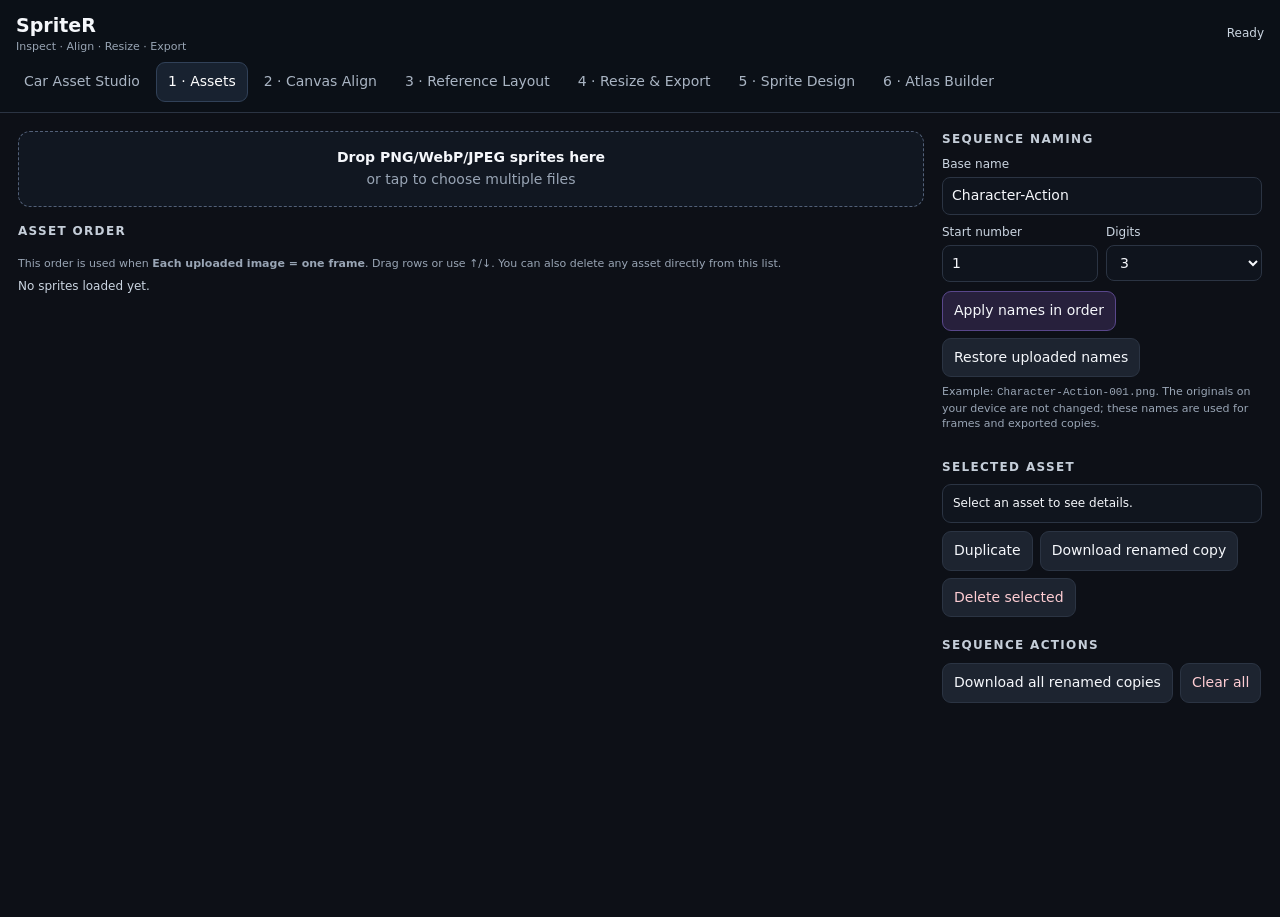
==== commit dc73ae07: "Add dedicated Car Asset Studio workspace and controls" ====
--- a/app.html
+++ b/app.html
@@ -5,12 +5,13 @@
 <meta name="viewport" content="width=device-width,initial-scale=1,viewport-fit=cover,maximum-scale=1" />
 <title>SpriteR</title>
 <link rel="stylesheet" href="app.css?v=6" />
-<link rel="stylesheet" href="app-reference.css?v=1" />
+<link rel="stylesheet" href="app-reference.css?v=3" />
+<link rel="stylesheet" href="app-car.css?v=1" />
 </head>
 <body>
 <div class="app">
 <div class="safe-top" aria-hidden="true"></div>
-<header class="apphead"><div class="brandrow"><div class="brand"><h1>SpriteR</h1><div class="sub">Inspect · Align · Resize · Export</div></div><div class="status" id="globalStatus">Ready</div></div><nav class="tabs"><button class="tabbtn active" data-tab="assetsTab">1 · Assets</button><button class="tabbtn" data-tab="alignTab">2 · Canvas Align</button><button class="tabbtn" data-tab="referenceTab">3 · Reference Layout</button><button class="tabbtn" data-tab="resizeTab">4 · Resize & Export</button><button class="tabbtn" data-tab="designTab">5 · Sprite Design</button><button class="tabbtn" data-tab="atlasTab">6 · Atlas Builder</button></nav></header>
+<header class="apphead"><div class="brandrow"><div class="brand"><h1>SpriteR</h1><div class="sub">Inspect · Align · Resize · Export</div></div><div class="status" id="globalStatus">Ready</div></div><nav class="tabs"><button class="tabbtn" data-tab="carStudioTab">Car Asset Studio</button><button class="tabbtn active" data-tab="assetsTab">1 · Assets</button><button class="tabbtn" data-tab="alignTab">2 · Canvas Align</button><button class="tabbtn" data-tab="referenceTab">3 · Reference Layout</button><button class="tabbtn" data-tab="resizeTab">4 · Resize & Export</button><button class="tabbtn" data-tab="designTab">5 · Sprite Design</button><button class="tabbtn" data-tab="atlasTab">6 · Atlas Builder</button></nav></header>
 <section class="tabpanel active" id="assetsTab"><div class="assetgrid"><div><div class="drop" id="drop"><strong>Drop PNG/WebP/JPEG sprites here</strong>or tap to choose multiple files<input id="files" type="file" accept="image/png,image/webp,image/jpeg" multiple hidden></div><div class="section" style="margin-top:16px"><h2>Asset order</h2><div class="note">This order is used when <b>Each uploaded image = one frame</b>. Drag rows or use ↑/↓. You can also delete any asset directly from this list.</div><div id="assets" class="asset-list"><div class="status">No sprites loaded yet.</div></div></div></div><aside><div class="section"><h2>Sequence naming</h2><div class="field"><label>Base name</label><input id="renameBase" type="text" value="Character-Action"></div><div class="row"><div class="field"><label>Start number</label><input id="renameStart" type="number" min="0" value="1"></div><div class="field"><label>Digits</label><select id="renameDigits"><option>2</option><option selected>3</option><option>4</option></select></div></div><div class="btnrow"><button class="secondary" id="applyRename">Apply names in order</button><button id="restoreNames">Restore uploaded names</button></div><div class="note">Example: <code>Character-Action-001.png</code>. The originals on your device are not changed; these names are used for frames and exported copies.</div></div><div class="section"><h2>Selected asset</h2><div class="summary" id="selectedInfo">Select an asset to see details.</div><div class="btnrow" style="margin-top:8px"><button id="duplicateSelected">Duplicate</button><button id="downloadSelected">Download renamed copy</button><button class="danger" id="removeSelected">Delete selected</button></div></div><div class="section"><h2>Sequence actions</h2><div class="btnrow"><button id="downloadAll">Download all renamed copies</button><button id="clearAll" class="danger">Clear all</button></div></div></aside></div></section>
 <section class="tabpanel" id="designTab"><div class="workspace"><aside class="side"><div class="section"><h2>Frame source</h2><div class="field"><label>Mode</label><select id="mode"><option value="files">Each uploaded image = one frame</option><option value="sheet">Slice selected sprite sheet</option></select></div><div id="sheetControls" style="display:none"><div class="row"><div class="field"><label>Frame width <small>px</small></label><input id="fw" type="number" min="1" value="64"></div><div class="field"><label>Frame height <small>px</small></label><input id="fh" type="number" min="1" value="64"></div></div><div class="row"><div class="field"><label>Margin <small>px</small></label><input id="margin" type="number" min="0" value="0"></div><div class="field"><label>Spacing <small>px</small></label><input id="spacing" type="number" min="0" value="0"></div></div><button id="guess">Guess frame size</button><div class="note">Important: if artwork spills outside each sheet cell, no atlas builder can recover those overflow pixels. For big sword slashes or effects, use larger cells or upload each frame as a separate image.</div></div></div><div class="section"><h2>Master canvas</h2><div class="row"><div class="field"><label>Logical width <small>px</small></label><input id="canvasW" type="number" min="1" value="0"></div><div class="field"><label>Logical height <small>px</small></label><input id="canvasH" type="number" min="1" value="0"></div></div><div class="btnrow"><button id="setCanvasMax">Use max frame size</button><button id="centerRoot">Root at bottom centre</button></div><div class="note">This is the shared animation space for every frame. The preview and atlas JSON both use this logical canvas.</div></div><div class="section"><h2>Root / pivot marker</h2><div class="row"><div class="field"><label>Root X <small>px</small></label><input id="rootX" type="number" value="0"></div><div class="field"><label>Root Y <small>px</small></label><input id="rootY" type="number" value="0"></div></div><label class="check"><input id="showRoot" type="checkbox" checked> Show root marker on preview</label><div class="note">Set this to the feet/ground point that should stay consistent across the animation. The atlas JSON exports this as a pivot value.</div></div><div class="section"><h2>Current frame alignment</h2><div class="row"><div class="field"><label>Offset X <small>px</small></label><input id="offsetX" type="number" value="0"></div><div class="field"><label>Offset Y <small>px</small></label><input id="offsetY" type="number" value="0"></div></div><div class="note">Move the current frame inside the master canvas so the feet line up with the root marker. This offset is saved per frame.</div></div><div class="section"><h2>Animation test</h2><div class="field"><label>Frame rate <small><span id="fpsLabel">12</span> FPS</small></label><input id="fps" type="range" min="1" max="30" value="12"></div><label class="check"><input id="pixel" type="checkbox" checked> Pixel-perfect / nearest-neighbour</label><label class="check"><input id="pingpong" type="checkbox"> Ping-pong playback</label><div class="btnrow"><button class="primary" id="play">▶ Play</button><button id="prev">◀</button><button id="next">▶</button></div></div><div class="section"><h2>Preview navigation</h2><div class="field"><label>Zoom <small><span id="zoomLabel">100%</span></small></label><input id="previewZoom" type="range" min="1" max="1000" step="1" value="100"></div><div class="btnrow"><button id="fitPreview">Fit frame</button><button id="actualPreview">100%</button><button id="resetPreviewPan">Center</button></div><div class="note">Use the grey button inside the preview itself to lock or unlock dragging and pinch zoom.</div></div><div class="section"><h2>Measurements</h2><div class="summary" id="measurements">Load a sprite to see dimensions and frame counts.</div></div></aside><main class="content"><div class="topbar"><div class="metrics" id="metrics"></div><div class="status" id="designStatus">Ready</div></div><div class="stagewrap"><div class="viewport" id="previewViewport"><div class="canvaslayer" id="previewLayer"><canvas id="preview"></canvas></div><div class="hud" id="hud">Frame —</div><button class="panhint" id="previewHint" type="button">Navigation locked</button></div></div><div class="timeline"><div class="btnrow"><button id="first">|◀</button><button id="last">▶|</button><span class="status" id="frameText">No frames</span></div><div class="note">Drag thumbnails to change sequence order. In uploaded-frame mode this also changes the Assets order and atlas order.</div><div class="thumbs" id="thumbs"></div></div></main></div></section>
 <section class="tabpanel" id="atlasTab"><div class="atlaslayout"><aside class="atlascontrols"><div class="section"><h2>Atlas layout</h2><div class="field"><label>Frames per row</label><input id="framesPerRow" type="number" min="1" max="64" value="8"></div><div class="field"><label>Export resolution</label><select id="resolution"><option value="1">1× (original)</option><option value="0.75">0.75×</option><option value="0.5">0.5×</option><option value="0.25">0.25×</option><option value="2">2× (upscale)</option></select></div><div class="row"><div class="field"><label>Padding <small>px</small></label><input id="padding" type="number" min="0" max="64" value="2"></div><div class="field"><label>Outer margin <small>px</small></label><input id="atlasMargin" type="number" min="0" max="64" value="2"></div></div><label class="check"><input id="trimAtlas" type="checkbox" checked> Trim transparent bounds and preserve logical canvas</label><label class="check"><input id="power2" type="checkbox"> Round atlas to power-of-two</label><button class="secondary" id="build">Build / refresh atlas</button><div class="note">Recommended: use trimmed PNG + JSON atlas for Phaser. This keeps one consistent character coordinate system while allowing large sword/effect frames to take different physical sizes.</div></div><div class="section"><h2>Atlas preview</h2><div class="field"><label>Zoom <small><span id="atlasZoomLabel">100%</span></small></label><input id="atlasZoom" type="range" min="0.1" max="800" step="0.1" value="100"></div><div class="btnrow"><button id="fitAtlas">Fit atlas</button><button id="actualAtlas">100%</button><button id="resetAtlasPan">Center</button></div><div class="note">Use the grey button inside the atlas preview itself to lock or unlock dragging and pinch zoom.</div></div><div class="section"><h2>Export</h2><div class="field"><label>Base filename</label><input id="baseName" type="text" value="sprite-atlas"></div><div class="btnrow"><button class="primary" id="savePng" disabled>Download PNG</button><button class="primary" id="saveJson" disabled>Download JSON</button></div></div><div class="section"><h2>Atlas info</h2><div class="summary" id="atlasInfo">Build an atlas to see dimensions.</div></div></aside><main class="atlasmain"><div class="topbar"><div class="metrics" id="atlasMetrics"></div><div class="status" id="atlasStatus">Not built</div></div><div class="atlasviewwrap"><div class="atlasviewport" id="atlasViewport"><div class="atlaslayer" id="atlasLayer"></div><div class="atlasempty" id="atlasEmpty">Build an atlas to preview it.</div><button class="panhint" id="atlasHint" type="button">Navigation locked</button></div></div></main></div></section>
@@ -169,70 +170,157 @@
   <div class="referencelayout">
     <aside class="referencecontrols">
       <div class="section">
-        <h2>Reference + sprite</h2>
-        <div class="field"><label>Reference image</label><select id="guideReference"></select></div>
-        <div class="field"><label>Transparent sprite / drawing</label><select id="guideTarget"></select></div>
-        <div class="note">Load both files in Assets first. The reference image stays fixed; only the transparent sprite is resized and positioned.</div>
-      </div>
-      <div class="section">
-        <h2>Sprite transform</h2>
-        <div class="row"><div class="field"><label>Centre X <small>px</small></label><input id="guideTargetX" type="number" step="0.25" value="0"></div><div class="field"><label>Centre Y <small>px</small></label><input id="guideTargetY" type="number" step="0.25" value="0"></div></div>
+        <h2>Output canvas</h2>
+        <div class="field"><label>Canvas dimensions from</label><select id="guideReferenceCanvas"></select></div>
+        <div class="note">This only sets the final width and height. Every reference and target layer can still be positioned and scaled independently inside it.</div>
+      </div>
+
+      <div class="section">
+        <h2>Reference layers</h2>
+        <div class="btnrow"><button class="primary" id="guideLockAllRefs">Lock all references</button><button id="guideUnlockAllRefs">Unlock all</button><button id="guideShowAllRefs">Show all</button><button id="guideHideAllRefs">Hide all</button></div>
+        <div class="note">Tap a numbered button to edit that reference. Eye = preview visibility. Lock prevents accidental movement. Opacity is preview-only.</div>
+        <div id="guideReferenceLayers" class="reference-layer-list"></div>
+      </div>
+
+      <div class="section">
+        <h2>Target layers</h2>
+        <div class="btnrow"><button id="guideShowAllTargets">Show all</button><button id="guideHideAllTargets">Hide all</button><button id="guideExportAllTargets">Export all</button><button id="guideExportNoTargets">Export none</button></div>
+        <div class="note">Each target keeps its own independent transform. Select one, place and resize it, then move to the next. Eye controls preview visibility; Export controls output.</div>
+        <div id="guideTargetLayers" class="reference-export-list"></div>
+      </div>
+
+      <div class="section">
+        <h2>Selected layer transform</h2>
+        <div class="summary" id="guideEditingLabel">No layer selected</div>
+        <div class="row" style="margin-top:9px"><div class="field"><label>Centre X <small>px</small></label><input id="guideTargetX" type="number" step="0.25" value="0"></div><div class="field"><label>Centre Y <small>px</small></label><input id="guideTargetY" type="number" step="0.25" value="0"></div></div>
         <div class="row"><div class="field"><label>Scale X <small>%</small></label><input id="guideScaleX" type="number" min="1" max="1000" step="0.05" value="100"></div><div class="field"><label>Scale Y <small>%</small></label><input id="guideScaleY" type="number" min="1" max="1000" step="0.05" value="100"></div></div>
         <label class="check"><input id="guideLockAspect" type="checkbox" checked> Lock X/Y scale together</label>
-        <div class="summary">Output sprite size: <b id="guideTargetSize">—</b></div>
-        <div class="btnrow" style="margin-top:8px"><button id="guideCenterSprite">Centre sprite</button><button id="guideFitWidth">Fit width</button><button id="guideResetSprite">Reset transform</button></div>
-      </div>
+        <div class="summary">Selected layer size: <b id="guideTargetSize">—</b></div>
+        <div class="btnrow" style="margin-top:8px"><button id="guideCenterSprite">Centre layer</button><button id="guideFitWidth">Fit width</button><button id="guideResetSprite">Reset transform</button></div>
+      </div>
+
       <div class="section">
         <h2>Precision nudge</h2>
         <div class="field"><label>Button step <small>px</small></label><select id="guideNudgeStep"><option value="0.25">0.25</option><option value="1" selected>1</option><option value="5">5</option><option value="10">10</option></select></div>
         <div class="reference-nudge"><span></span><button id="guideNudgeUp">↑</button><span></span><button id="guideNudgeLeft">←</button><button id="guideNudgeDown">↓</button><button id="guideNudgeRight">→</button></div>
         <div class="note">Keyboard arrows = 1px, Shift + arrows = 10px, Option/Alt + arrows = 0.25px.</div>
       </div>
+
       <div class="section">
         <h2>Reference guides</h2>
-        <div class="reference-guide-card">
-          <h3>Horizontal line</h3>
-          <label class="check"><input id="guideHEnabled" type="checkbox" checked> Show horizontal reference</label>
-          <div class="row"><div class="field"><label>Y <small>px</small></label><input id="guideHY" type="number" step="1" value="0"></div><div class="field"><label>Colour</label><input id="guideHColor" type="color" value="#f97316"></div></div>
-        </div>
-        <div class="reference-guide-card">
-          <h3>Reference circle</h3>
-          <label class="check"><input id="guideCircleEnabled" type="checkbox" checked> Show circle</label>
-          <div class="row"><div class="field"><label>Centre X <small>px</small></label><input id="guideCircleX" type="number" step="1" value="0"></div><div class="field"><label>Centre Y <small>px</small></label><input id="guideCircleY" type="number" step="1" value="0"></div></div>
-          <div class="row"><div class="field"><label>Radius <small>px</small></label><input id="guideCircleR" type="number" min="1" step="1" value="100"></div><div class="field"><label>Colour</label><input id="guideCircleColor" type="color" value="#22d3ee"></div></div>
-        </div>
-        <div class="reference-guide-card">
-          <h3>Vertical proportion ruler</h3>
-          <label class="check"><input id="guideVEnabled" type="checkbox" checked> Show vertical ruler + markers</label>
-          <div class="row"><div class="field"><label>X <small>px</small></label><input id="guideVX" type="number" step="1" value="0"></div><div class="field"><label>Marker spacing <small>px</small></label><input id="guideVStep" type="number" min="1" step="1" value="50"></div></div>
-          <div class="row"><div class="field"><label>Top Y <small>px</small></label><input id="guideVTop" type="number" step="1" value="0"></div><div class="field"><label>Bottom Y <small>px</small></label><input id="guideVBottom" type="number" step="1" value="500"></div></div>
-          <div class="row"><div class="field"><label>Major marker every</label><input id="guideVMajor" type="number" min="1" step="1" value="5"></div><div class="field"><label>Colour</label><input id="guideVColor" type="color" value="#a78bfa"></div></div>
-        </div>
+        <div class="reference-guide-card"><h3>Horizontal line</h3><label class="check"><input id="guideHEnabled" type="checkbox" checked> Show horizontal reference</label><div class="row"><div class="field"><label>Y <small>px</small></label><input id="guideHY" type="number" step="1" value="0"></div><div class="field"><label>Colour</label><input id="guideHColor" type="color" value="#f97316"></div></div></div>
+        <div class="reference-guide-card"><h3>Reference circle</h3><label class="check"><input id="guideCircleEnabled" type="checkbox" checked> Show circle</label><div class="row"><div class="field"><label>Centre X <small>px</small></label><input id="guideCircleX" type="number" step="1" value="0"></div><div class="field"><label>Centre Y <small>px</small></label><input id="guideCircleY" type="number" step="1" value="0"></div></div><div class="row"><div class="field"><label>Radius <small>px</small></label><input id="guideCircleR" type="number" min="1" step="1" value="100"></div><div class="field"><label>Colour</label><input id="guideCircleColor" type="color" value="#22d3ee"></div></div></div>
+        <div class="reference-guide-card"><h3>Vertical proportion ruler</h3><label class="check"><input id="guideVEnabled" type="checkbox" checked> Show vertical ruler + markers</label><div class="row"><div class="field"><label>X <small>px</small></label><input id="guideVX" type="number" step="1" value="0"></div><div class="field"><label>Marker spacing <small>px</small></label><input id="guideVStep" type="number" min="1" step="1" value="50"></div></div><div class="row"><div class="field"><label>Top Y <small>px</small></label><input id="guideVTop" type="number" step="1" value="0"></div><div class="field"><label>Bottom Y <small>px</small></label><input id="guideVBottom" type="number" step="1" value="500"></div></div><div class="row"><div class="field"><label>Major marker every</label><input id="guideVMajor" type="number" min="1" step="1" value="5"></div><div class="field"><label>Colour</label><input id="guideVColor" type="color" value="#a78bfa"></div></div></div>
         <div class="btnrow"><button class="secondary" id="guideSavePreset">Save guides as preset</button><button id="guideResetPreset">Reset guides</button></div>
-        <div class="note">Saved guide settings stay on this device so you can reuse the same references across multiple sprites.</div>
-      </div>
+      </div>
+
       <div class="section">
         <h2>Preview</h2>
-        <div class="field"><label>Reference opacity <small><span id="guideRefOpacityLabel">100%</span></small></label><input id="guideRefOpacity" type="range" min="0" max="100" value="100"></div>
-        <div class="field"><label>Sprite opacity <small><span id="guideTargetOpacityLabel">85%</span></small></label><input id="guideTargetOpacity" type="range" min="0" max="100" value="85"></div>
         <label class="check"><input id="guidePixel" type="checkbox"> Nearest-neighbour scaling</label>
         <div class="field"><label>Preview zoom <small><span id="guideZoomLabel">100%</span></small></label><input id="guideZoom" type="range" min="5" max="800" step="1" value="100"></div>
         <div class="btnrow"><button id="guideFit">Fit canvas</button><button id="guideActual">100%</button><button id="guideResetView">Reset view</button></div>
       </div>
-      <div class="section">
-        <h2>Export</h2>
-        <div class="btnrow"><button class="primary" id="guideExportSprite">Download positioned sprite PNG</button><button id="guideExportJson">Download setup JSON</button></div>
-        <div class="note">The PNG uses the reference image's exact canvas dimensions, but exports only the transparent sprite. The reference image and guide lines are never baked into the sprite.</div>
+
+      <div class="section">
+        <h2>Export targets</h2>
+        <div class="btnrow"><button class="primary" id="guideExportSprite">Export selected target</button><button class="primary" id="guideExportSelected">Export marked individually</button><button class="primary" id="guideExportZip">Export marked ZIP</button><button id="guideExportJson">Download setup JSON</button></div>
+        <div class="note">Each target uses its own saved position and size. Outputs use the fixed canvas dimensions and remain transparent. References and guides are never baked in.</div>
         <div class="summary" id="guideSummary" style="margin-top:9px">Load assets to begin.</div>
       </div>
     </aside>
+
     <main class="referencemain">
-      <div class="topbar"><div class="metrics" id="guideMetrics"></div><div class="status" id="referenceStatus">Load a reference and target.</div></div>
+      <div class="topbar"><div class="metrics" id="guideMetrics"></div><div class="status" id="referenceStatus">Build and lock your references, then place targets one by one.</div></div>
       <div class="reference-view-tools">
-        <div class="reference-tool-modes"><span class="reference-tool-label">Tool</span><button class="toolbtn active" id="guideModeMove">Move sprite</button><button class="toolbtn" id="guideModePan">Pan preview</button></div>
+        <div class="reference-tool-modes"><span class="reference-tool-label">Tool</span><button class="toolbtn active" id="guideModeMove">Move selected layer</button><button class="toolbtn" id="guideModePan">Pan preview</button></div>
         <div class="reference-tool-nav"><span class="reference-tool-label">View</span><button id="guideZoomOut" aria-label="Zoom out">−</button><span id="guideToolbarZoom">100%</span><button id="guideZoomIn" aria-label="Zoom in">+</button><button id="guideToolbarFit">Fit</button></div>
       </div>
-      <div class="referenceviewwrap"><div class="referenceviewport" id="guideViewport"><canvas id="guideCanvas"></canvas><div class="reference-help" id="guideHelp">Drag sprite to position · arrow keys nudge · pinch or scroll to zoom</div></div></div>
+      <div class="referenceviewwrap"><div class="referenceviewport" id="guideViewport"><canvas id="guideCanvas"></canvas><div class="reference-help" id="guideHelp">Drag the selected unlocked layer · all other layers stay exactly where they are</div></div></div>
+    </main>
+  </div>
+</section>
+
+
+<section class="tabpanel" id="carStudioTab">
+  <div class="carlayout">
+    <aside class="carcontrols">
+      <div class="section">
+        <h2>1 · Reference cars</h2>
+        <div class="field"><label>AE86 reference PNG (small car / wheels)</label><input type="file" accept="image/png,image/webp" id="carRefAE86"></div>
+        <div class="field"><label>R32 reference PNG (larger car / wheels)</label><input type="file" accept="image/png,image/webp" id="carRefR32"></div>
+        <div class="field"><label>Visible reference</label><select id="carReference"><option value="ae86">AE86</option><option value="r32">Skyline R32</option><option value="both">Both</option><option value="none">Hide references</option></select></div>
+        <div class="field"><label>Reference opacity <small id="carRefOpacityLabel">45%</small></label><input type="range" id="carRefOpacity" min="0" max="100" value="45"></div>
+        <div class="note">References share the output canvas's bottom-right origin. References and wheels never get baked into the BODY or PAINT files.</div>
+      </div>
+      <div class="section">
+        <h2>2 · Import car layers</h2>
+        <div class="field"><label>Car ID (base filename)</label><input type="text" id="carId" value="rx7_fd" autocomplete="off"></div>
+        <div class="field"><label>BODY — outlines, windows and lights</label><input type="file" accept="image/png,image/webp" id="carBodyFile"></div>
+        <div class="field"><label>PAINT — tintable car colour</label><input type="file" accept="image/png,image/webp" id="carPaintFile"></div>
+        <label class="check"><input type="checkbox" id="carLayersLocked"> Lock BODY + PAINT together</label>
+        <div class="row"><div class="field"><label>Paint offset X</label><input type="number" step=".25" id="carPaintX" value="0"></div><div class="field"><label>Paint offset Y</label><input type="number" step=".25" id="carPaintY" value="0"></div></div>
+        <div class="row"><div class="field"><label>Paint width scale %</label><input type="number" min="1" max="400" step=".1" id="carPaintSX" value="100"></div><div class="field"><label>Paint height scale %</label><input type="number" min="1" max="400" step=".1" id="carPaintSY" value="100"></div></div>
+        <div class="btnrow"><button id="carResetPaint">Reset layer alignment</button><button class="secondary" id="carLockPair">Align complete · lock pair</button></div>
+        <div class="note">Before locking: select “Align paint” and drag it over BODY at original resolution. After locking, both layers move/scale as a pair.</div>
+      </div>
+      <div class="section">
+        <h2>3 · Scale and position</h2>
+        <div class="row"><div class="field"><label>Car X <small>px</small></label><input type="number" id="carX" step=".25" value="0"></div><div class="field"><label>Car Y <small>px</small></label><input type="number" id="carY" step=".25" value="0"></div></div>
+        <div class="field"><label>Uniform scale <small>%</small></label><input type="number" id="carScale" step=".05" min="1" max="1000" value="100"></div>
+        <div class="btnrow"><button id="carMatchNose">Align nose + bottom</button><button id="carResetTransform">Reset car transform</button></div>
+        <div class="note">Move the car, then drag the top-left square diagonally. The opposite, bottom-right corner stays anchored as it scales.</div>
+        <h2 style="margin-top:14px">Real-world proportions</h2>
+        <div class="row"><div class="field"><label>Ref length <small>mm</small></label><input type="number" min="1" id="carRefLength" placeholder="e.g. 4200"></div><div class="field"><label>Ref height <small>mm</small></label><input type="number" min="1" id="carRefHeight" placeholder="e.g. 1335"></div></div>
+        <div class="row"><div class="field"><label>New car length <small>mm</small></label><input type="number" min="1" id="carLength"></div><div class="field"><label>New car height <small>mm</small></label><input type="number" min="1" id="carHeight"></div></div>
+        <div class="summary" id="carRatio">Enter vehicle dimensions for a length/height comparison.</div>
+        <div class="btnrow" style="margin-top:7px"><button id="carApplyLength">Match reference length</button></div>
+        <div class="note">Uses entered specifications and the visible artwork bounds as a sizing guide. Height is checked separately; the car is not distorted.</div>
+      </div>
+      <div class="section">
+        <h2>4 · Paint cleanup</h2>
+        <div class="car-toolgroup" id="carTools">
+          <button data-car-tool="move" class="active">Move / resize</button>
+          <button data-car-tool="paint-align">Align paint</button>
+          <button data-car-tool="picker">Picker</button>
+          <button data-car-tool="brush">Brush</button>
+          <button data-car-tool="eraser">Eraser</button>
+          <button data-car-tool="pan">Pan view</button>
+        </div>
+        <div class="row"><div class="field"><label>Brush colour</label><input type="color" id="carBrushColor" value="#ffffff"></div><div class="field"><label>Size <small id="carBrushSizeLabel">8px</small></label><input type="range" id="carBrushSize" min="1" max="120" value="8"></div></div>
+        <div class="btnrow"><button id="carUndo">Undo stroke</button><button id="carRedo">Redo stroke</button></div>
+        <label class="check"><input id="carShowBody" type="checkbox" checked> Show BODY</label>
+        <label class="check"><input id="carShowPaint" type="checkbox" checked> Show PAINT</label>
+        <div class="note">Brush size is measured in source-image pixels for precise touch-ups. Eraser removes pixels to transparency. Edits affect PAINT only.</div>
+      </div>
+      <div class="section">
+        <h2>5 · Wheels</h2>
+        <div class="field"><label>Rear wheel sprite (optional)</label><input type="file" accept="image/png,image/webp" id="carRearWheelFile"></div>
+        <div class="field"><label>Front wheel sprite (optional)</label><input type="file" accept="image/png,image/webp" id="carFrontWheelFile"></div>
+        <label class="check"><input id="carShowWheels" type="checkbox" checked> Preview wheels</label>
+        <div class="btnrow"><button id="carPickRear">Place rear wheel</button><button id="carPickFront">Place front wheel</button></div>
+        <div class="row"><div class="field"><label>Rear X</label><input id="carRearX" type="number" step=".25"></div><div class="field"><label>Rear Y</label><input id="carRearY" type="number" step=".25"></div></div>
+        <div class="row"><div class="field"><label>Front X</label><input id="carFrontX" type="number" step=".25"></div><div class="field"><label>Front Y</label><input id="carFrontY" type="number" step=".25"></div></div>
+        <div class="row"><div class="field"><label>Rear radius <small>px</small></label><input id="carRearRadius" type="number" min="1" step=".5" value="38"></div><div class="field"><label>Front radius <small>px</small></label><input id="carFrontRadius" type="number" min="1" step=".5" value="38"></div></div>
+        <div class="note">Click to set wheel centres; drag their markers to adjust. Coordinates are exported relative to the finished canvas.</div>
+      </div>
+      <div class="section">
+        <h2>6 · Canvas anchored bottom-right</h2>
+        <div class="row"><div class="field"><label>Output width</label><input id="carCanvasW" type="number" min="1" max="8192" value="1166"></div><div class="field"><label>Output height</label><input id="carCanvasH" type="number" min="1" max="8192" value="420"></div></div>
+        <div class="btnrow"><button id="carUseAE86Canvas">Use AE86 size</button><button id="carWider">+40px width</button><button id="carTaller">+40px height</button></div>
+        <div class="note">Increasing canvas dimensions adds transparent space to the left/top. Your completed car and wheels stay registered at the bottom right.</div>
+      </div>
+      <div class="section">
+        <h2>7 · Export</h2>
+        <label class="check"><input id="carPixel" type="checkbox"> Nearest-neighbour scaling</label>
+        <div class="btnrow"><button class="primary" id="carExportZip">Download car package ZIP</button><button id="carExportPair">Download BODY + PAINT</button><button id="carExportGeometry">Download JSON</button></div>
+        <div class="note">The ZIP contains <code>body/</code>, <code>paint/</code>, <code>wheels/</code> (when provided), and <code>data/</code>. Both PNG layers share exact output dimensions; reference art never exports.</div>
+        <div class="summary" id="carSummary">Import your car's BODY and PAINT files to begin.</div>
+      </div>
+    </aside>
+    <main class="carmain">
+      <div class="topbar"><div class="metrics" id="carMetrics"></div><div class="status" id="carStatus">Load reference and car layers to start.</div></div>
+      <div class="carviewtools"><button id="carZoomOut">−</button><span id="carZoomLabel">100%</span><button id="carZoomIn">+</button><button id="carFit">Fit</button><button id="carActual">100%</button><span>Scroll/pinch to zoom · Space-drag to pan</span></div>
+      <div class="carviewwrap"><div id="carViewport" class="carviewport"><canvas id="carCanvas"></canvas><div class="carviewport-help">Dashed frame = final canvas · Cyan square = top-left resize handle · Wheel circles = editable guides</div></div></div>
     </main>
   </div>
 </section>
@@ -290,6 +378,7 @@
 <script src="app-atlas.js?v=2"></script>
 <script src="app-align.js?v=6"></script>
 <script src="app-resize.js?v=3"></script>
-<script src="app-reference.js?v=1"></script>
+<script src="app-reference.js?v=3"></script>
+<script src="app-car.js?v=1"></script>
 </body>
 </html>
--- a/app-reference.css
+++ b/app-reference.css
@@ -40,4 +40,31 @@
   .reference-tool-modes,.reference-tool-nav{flex:none}
   .reference-view-tools button{min-height:34px;padding:5px 7px}
   .reference-help{font-size:10px;padding:4px 6px;left:6px;bottom:6px}
-}+}
+
+/* Reference Layout multi-layer stacks */
+.reference-layer-list,.reference-export-list{display:flex;flex-direction:column;gap:6px;margin-top:9px;max-height:290px;overflow:auto}
+.reference-layer-row{display:grid;grid-template-columns:minmax(0,1fr) 132px;gap:8px;align-items:center;padding:7px 8px;border:1px solid var(--line);border-radius:8px;background:#0d121a}
+.reference-layer-main{display:flex;align-items:center;gap:6px;min-width:0}
+.reference-layer-main span:not(.reference-layer-badge){white-space:nowrap;overflow:hidden;text-overflow:ellipsis}
+.reference-layer-badge{flex:none;padding:2px 5px;border:1px solid #2f6682;border-radius:5px;color:#7dd3fc;font-size:9px;text-transform:uppercase;letter-spacing:.08em}
+.reference-layer-opacity{display:grid;grid-template-columns:minmax(0,1fr) 34px;gap:5px;align-items:center}
+.reference-layer-opacity small{color:var(--muted);text-align:right}
+.reference-export-row{display:grid;grid-template-columns:auto minmax(0,1fr);gap:8px;align-items:center;padding:7px 8px;border:1px solid var(--line);border-radius:8px;background:#0d121a}
+.reference-export-row span{display:flex;flex-direction:column;min-width:0}.reference-export-row b{white-space:nowrap;overflow:hidden;text-overflow:ellipsis;font-size:12px}.reference-export-row small{color:var(--muted);font-size:10px}
+@media(max-width:620px){.reference-layer-row{grid-template-columns:1fr}.reference-layer-opacity{padding-left:23px}}
+
+
+/* Independent reference / target layer editor */
+.reference-independent-row{display:grid;grid-template-columns:34px minmax(100px,1fr) auto auto minmax(90px,130px);gap:7px;align-items:center;padding:7px;border:1px solid var(--line);border-radius:9px;background:#0d121a}
+.reference-independent-row.active{border-color:#38bdf8;background:#10202b}
+.reference-independent-main{min-width:0}.reference-independent-name{white-space:nowrap;overflow:hidden;text-overflow:ellipsis;font-size:12px}.reference-independent-main small{display:block;color:var(--muted);font-size:10px}
+.reference-layer-select{width:32px;height:32px;padding:0;border-radius:7px}.reference-layer-select.active{background:#173042;border-color:#38bdf8;color:#fff}
+.reference-mini-check{display:flex;align-items:center;gap:4px;font-size:10px;color:#cbd5e1;white-space:nowrap}
+.reference-mini-check input{margin:0}
+@media(max-width:760px){
+  .reference-independent-row{grid-template-columns:34px minmax(0,1fr) auto auto}
+  .reference-independent-row .reference-layer-opacity{grid-column:2/-1}
+  .reference-export-list .reference-independent-row{grid-template-columns:34px minmax(0,1fr) auto auto}
+  .reference-export-list .reference-independent-row .reference-mini-check:nth-of-type(3){grid-column:3/5}
+}
